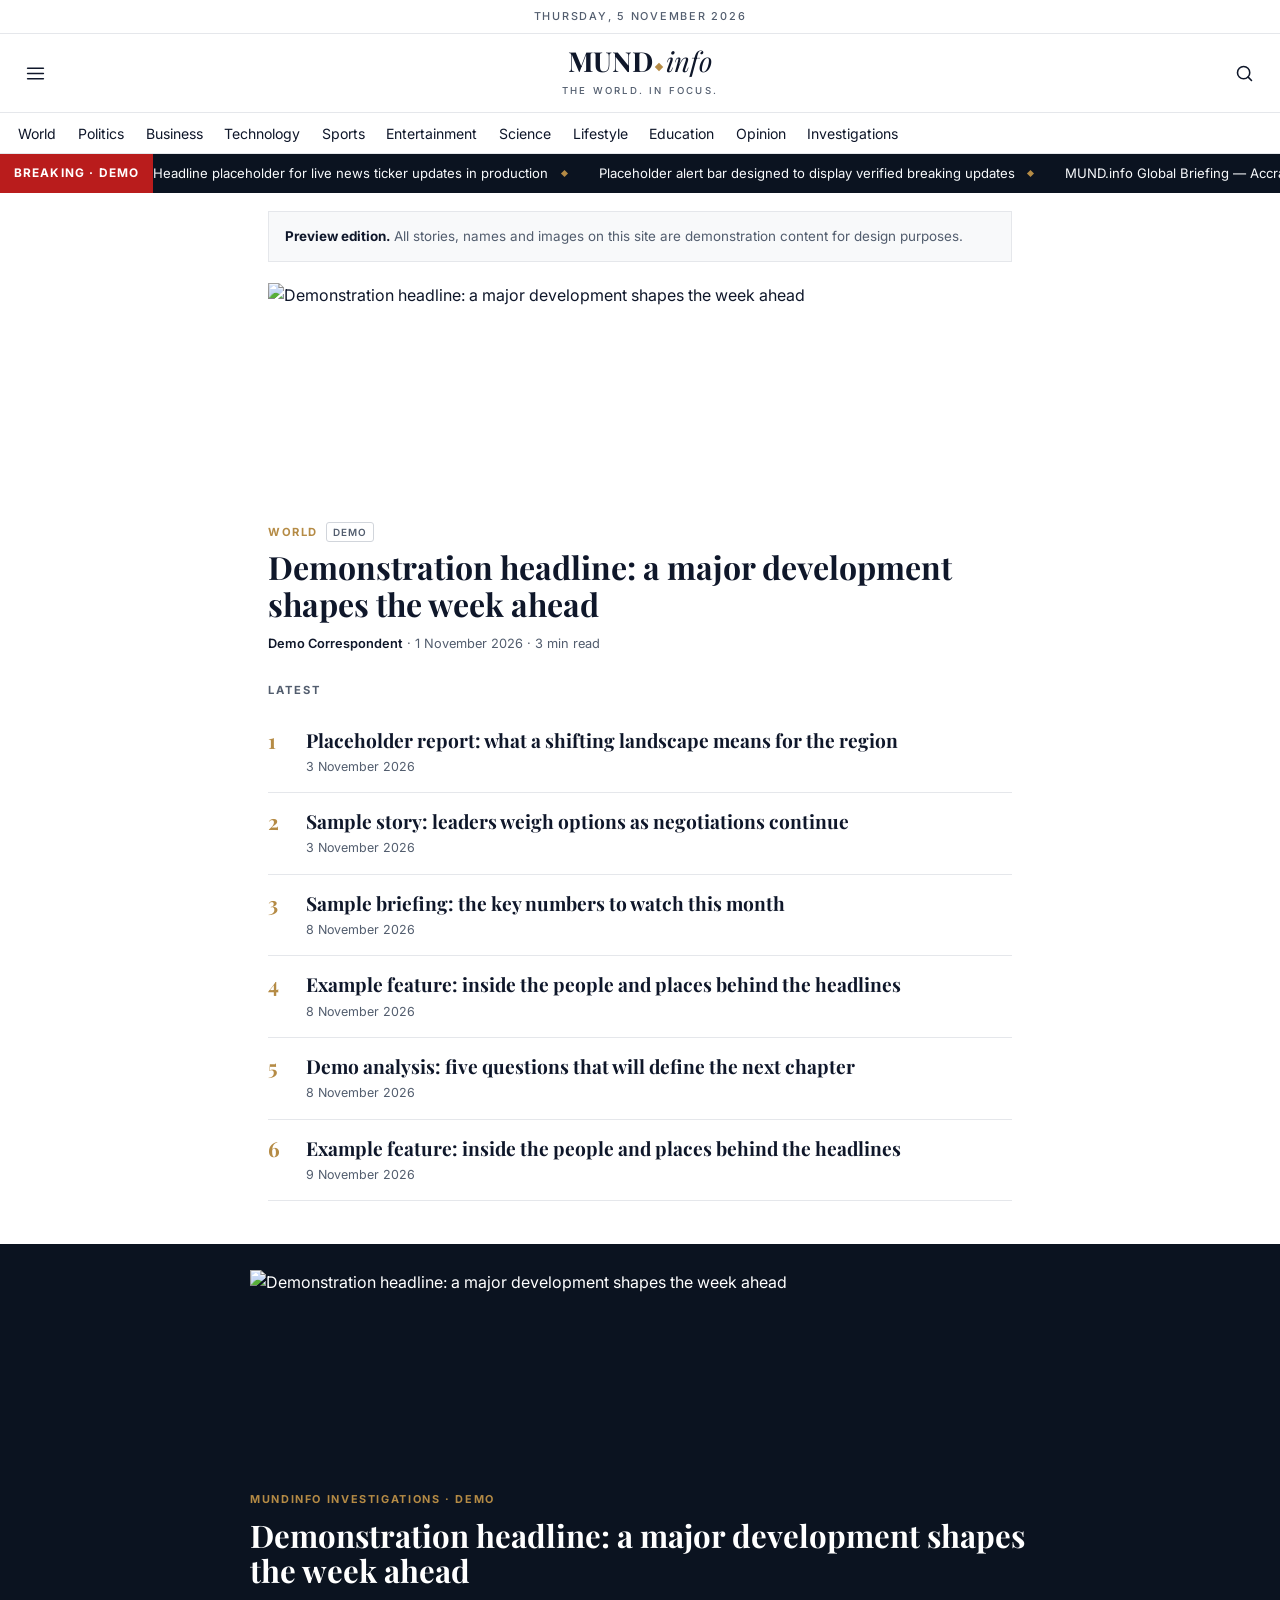
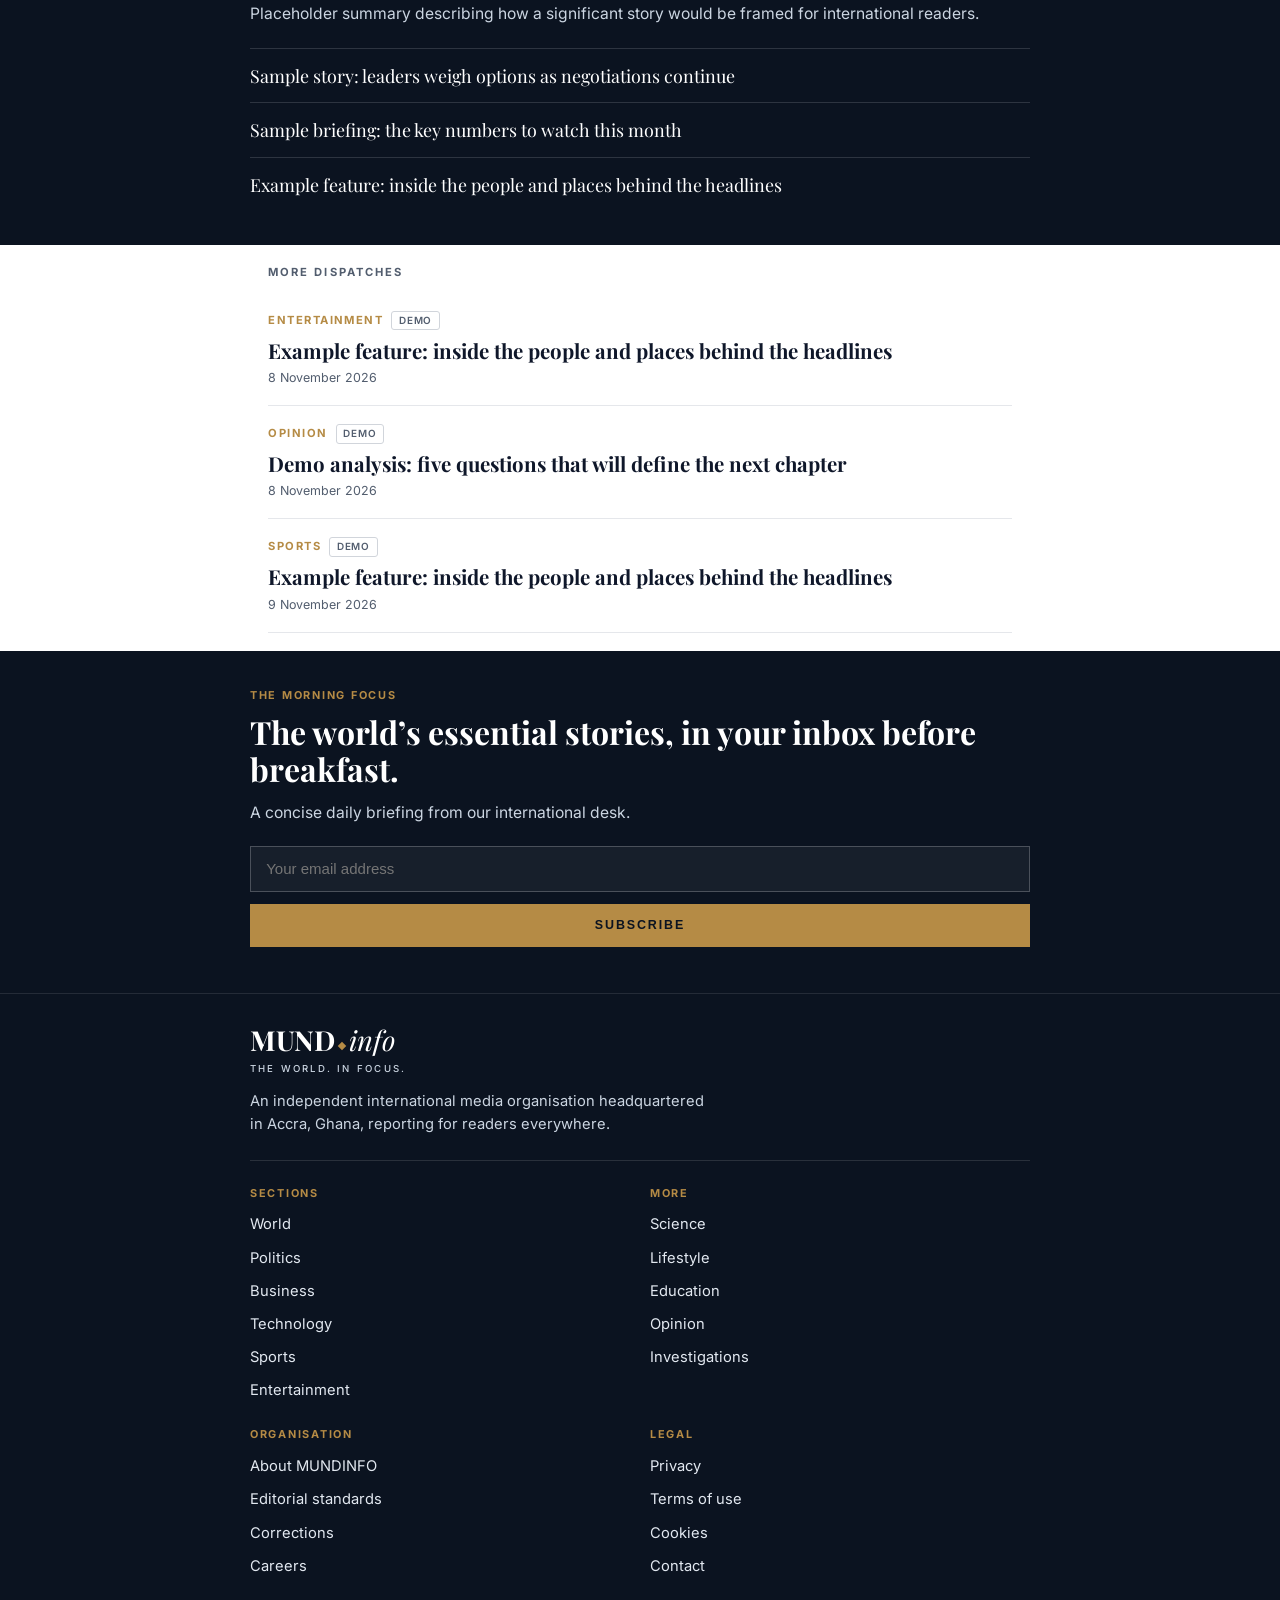
==== index.html @ fb47d65f "Initial MUND.info build from Termux" ====
<!DOCTYPE html>
<html lang="en">
<head>
  <meta charset="UTF-8" />
  <meta name="viewport" content="width=device-width, initial-scale=1.0" />
  <title>MUND.info — The World. In Focus.</title>
  <link rel="preconnect" href="https://fonts.googleapis.com">
  <link href="https://fonts.googleapis.com/css2?family=Inter:wght@400;500;600;700&family=Playfair+Display:ital,wght@0,400;0,600;0,700;0,800;1,400;1,600&display=swap" rel="stylesheet">
  <style>
    :root {
      --navy: #0B1320; --navy-soft: #111C2E; --white: #FFFFFF; --surface: #F8F9FA;
      --border: #E5E7EB; --ink: #0F172A; --muted: #525D6E;
      --gold: #B58B45; --crimson: #B91C1C;
      --serif: "Playfair Display", Georgia, serif;
      --sans: "Inter", -apple-system, BlinkMacSystemFont, sans-serif;
    }
    * { box-sizing: border-box; margin: 0; padding: 0; }
    body { font-family: var(--sans); background: var(--white); color: var(--ink); line-height: 1.55; -webkit-font-smoothing: antialiased; }
    a { color: inherit; text-decoration: none; }
    img { display: block; width: 100%; object-fit: cover; }

    /* Top Date Strip */
    .date-strip {
      text-align: center; font-size: 0.68rem; font-weight: 500; letter-spacing: 0.16em;
      text-transform: uppercase; color: var(--muted); padding: 0.5rem 1rem;
      border-bottom: 1px solid var(--border); background: var(--white);
    }

    /* Masthead */
    .masthead {
      position: sticky; top: 0; z-index: 40; display: flex; align-items: center;
      justify-content: space-between; padding: 0.85rem 1.1rem;
      border-bottom: 1px solid var(--border); background: rgba(255,255,255,0.97);
      backdrop-filter: blur(8px);
    }
    .icon-btn {
      background: transparent; border: none; color: var(--ink); cursor: pointer;
      width: 36px; height: 36px; display: inline-flex; align-items: center;
      justify-content: center; padding: 0; transition: opacity 0.15s ease;
    }
    .icon-btn:hover { opacity: 0.65; }
    .icon-btn svg { width: 21px; height: 21px; stroke: currentColor; fill: none; stroke-width: 1.8; stroke-linecap: round; stroke-linejoin: round; }

    .brand-center { text-align: center; cursor: pointer; }
    .wordmark {
      font-family: var(--serif); font-size: 1.72rem; font-weight: 700;
      letter-spacing: -0.01em; color: var(--ink); display: inline-flex;
      align-items: baseline; line-height: 1;
    }
    .wordmark em { font-style: italic; font-weight: 400; letter-spacing: 0; }
    .diamond {
      display: inline-block; width: 6px; height: 6px; background: var(--gold);
      transform: rotate(45deg); margin: 0 4px; position: relative; top: -2px;
    }
    .brand-tag {
      font-size: 0.6rem; letter-spacing: 0.23em; text-transform: uppercase;
      color: var(--muted); margin-top: 0.28rem; font-weight: 500;
    }

    /* Clean Text Category Bar */
    .cat-bar {
      display: flex; gap: 1.35rem; overflow-x: auto; padding: 0.72rem 1.15rem;
      border-bottom: 1px solid var(--border); scrollbar-width: none; background: var(--white);
    }
    .cat-bar::-webkit-scrollbar { display: none; }
    .cat-btn {
      background: none; border: none; font-family: var(--sans); font-size: 0.88rem;
      font-weight: 400; color: var(--ink); cursor: pointer; white-space: nowrap;
      padding: 0; transition: color 0.15s ease;
    }
    .cat-btn:hover { color: var(--gold); }
    .cat-btn.active { color: var(--gold); font-weight: 600; }

    /* Moving Breaking Ticker */
    .breaking-row { display: flex; align-items: stretch; font-size: 0.74rem; }
    .breaking-pill {
      background: var(--crimson); color: var(--white); font-weight: 700;
      letter-spacing: 0.1em; text-transform: uppercase; padding: 0.58rem 0.85rem;
      white-space: nowrap; display: flex; align-items: center; z-index: 2;
    }
    .breaking-track-wrap {
      background: var(--navy); color: #F8FAFC; flex: 1; overflow: hidden;
      display: flex; align-items: center;
    }
    .breaking-marquee {
      display: inline-flex; white-space: nowrap; will-change: transform;
      animation: tickerScroll 26s linear infinite; padding: 0.58rem 0; font-size: 0.82rem;
    }
    .breaking-track-wrap:hover .breaking-marquee { animation-play-state: paused; }
    .ticker-item { display: inline-flex; align-items: center; gap: 0.85rem; padding-right: 2rem; }
    .ticker-dot { width: 5px; height: 5px; background: var(--gold); transform: rotate(45deg); display: inline-block; }
    @keyframes tickerScroll { 0% { transform: translateX(0%); } 100% { transform: translateX(-50%); } }

    .wrap { max-width: 780px; margin: 0 auto; padding: 1.15rem 1.15rem; }

    /* Dedicated Section Header (matches /world view) */
    .section-banner { padding: 0.5rem 0 1.25rem; border-bottom: 1px solid var(--border); margin-bottom: 1.35rem; }
    .section-banner-eyebrow { font-size: 0.68rem; font-weight: 700; letter-spacing: 0.16em; text-transform: uppercase; color: var(--gold); margin-bottom: 0.35rem; }
    .section-banner-title { font-family: var(--serif); font-size: 2.35rem; font-weight: 700; line-height: 1.1; color: var(--ink); margin-bottom: 0.55rem; }
    .section-banner-desc { font-family: var(--serif); font-size: 1.08rem; color: var(--muted); line-height: 1.45; }

    /* Preview Notice */
    .preview-box {
      background: var(--surface); border: 1px solid var(--border);
      padding: 0.9rem 1rem; font-size: 0.84rem; color: var(--muted);
      margin-bottom: 1.3rem; line-height: 1.48;
    }
    .preview-box strong { color: var(--ink); }

    /* Lead & Latest */
    .hero-img { height: 225px; margin-bottom: 0.9rem; }
    .tag-row { display: flex; align-items: center; gap: 0.5rem; margin-bottom: 0.45rem; }
    .section-kicker { font-size: 0.7rem; font-weight: 700; letter-spacing: 0.13em; text-transform: uppercase; color: var(--gold); }
    .demo-pill { font-size: 0.62rem; font-weight: 600; letter-spacing: 0.08em; text-transform: uppercase; border: 1px solid #D1D5DB; color: var(--muted); padding: 0.08rem 0.42rem; border-radius: 3px; }
    .hero-headline { font-family: var(--serif); font-size: 2rem; font-weight: 700; line-height: 1.14; color: var(--ink); margin-bottom: 0.7rem; cursor: pointer; }
    .byline { font-size: 0.8rem; color: var(--muted); margin-bottom: 1.8rem; }
    .byline strong { color: var(--ink); font-weight: 600; }

    .latest-label { font-size: 0.7rem; font-weight: 700; letter-spacing: 0.18em; text-transform: uppercase; color: var(--muted); margin-bottom: 0.75rem; }
    .latest-item { display: flex; gap: 1rem; align-items: flex-start; padding: 1rem 0; border-bottom: 1px solid var(--border); cursor: pointer; }
    .latest-num { font-family: var(--serif); font-size: 1.3rem; font-weight: 700; color: var(--gold); min-width: 1.35rem; line-height: 1.2; }
    .latest-title { font-family: var(--serif); font-size: 1.2rem; font-weight: 700; line-height: 1.26; color: var(--ink); margin-bottom: 0.32rem; }
    .latest-date { font-size: 0.78rem; color: var(--muted); }

    /* Dark Investigations Band */
    .inv-band { background: var(--navy); color: var(--white); padding: 1.65rem 1.15rem 2.1rem; margin-top: 1.5rem; }
    .inv-inner { max-width: 780px; margin: 0 auto; }
    .inv-img { height: 205px; margin-bottom: 1rem; }
    .inv-kicker { font-size: 0.68rem; font-weight: 700; letter-spacing: 0.15em; text-transform: uppercase; color: var(--gold); margin-bottom: 0.6rem; }
    .inv-headline { font-family: var(--serif); font-size: 1.95rem; font-weight: 700; line-height: 1.15; margin-bottom: 0.8rem; cursor: pointer; }
    .inv-summary { font-size: 0.98rem; color: #CBD5E1; margin-bottom: 1.35rem; line-height: 1.52; }
    .inv-list-item { border-top: 1px solid rgba(255,255,255,0.14); padding: 0.95rem 0; font-family: var(--serif); font-size: 1.12rem; line-height: 1.3; cursor: pointer; }

    .feed-item { padding: 1.1rem 0; border-bottom: 1px solid var(--border); cursor: pointer; }
    .feed-title { font-family: var(--serif); font-size: 1.28rem; font-weight: 700; line-height: 1.26; margin: 0.3rem 0; }

    /* Newsletter & Footer */
    .newsletter-band { background: var(--navy); color: var(--white); padding: 2.25rem 1.15rem; }
    .newsletter-inner { max-width: 780px; margin: 0 auto; }
    .nl-kicker { font-size: 0.68rem; font-weight: 700; letter-spacing: 0.16em; text-transform: uppercase; color: var(--gold); margin-bottom: 0.65rem; }
    .nl-title { font-family: var(--serif); font-size: 2rem; font-weight: 700; line-height: 1.15; margin-bottom: 0.8rem; }
    .nl-sub { color: #CBD5E1; font-size: 0.98rem; margin-bottom: 1.3rem; }
    .nl-input { width: 100%; background: rgba(255,255,255,0.05); border: 1px solid rgba(255,255,255,0.22); color: var(--white); padding: 0.85rem 0.95rem; font-size: 0.94rem; margin-bottom: 0.75rem; outline: none; }
    .nl-input:focus { border-color: var(--gold); }
    .nl-btn { width: 100%; background: var(--gold); color: var(--navy); border: none; padding: 0.9rem; font-size: 0.78rem; font-weight: 700; letter-spacing: 0.15em; text-transform: uppercase; cursor: pointer; }

    .footer-band { background: var(--navy); color: var(--white); padding: 2rem 1.15rem 2.5rem; border-top: 1px solid rgba(255,255,255,0.1); }
    .footer-inner { max-width: 780px; margin: 0 auto; }
    .footer-about { color: #CBD5E1; font-size: 0.92rem; margin: 0.8rem 0 1.5rem; max-width: 460px; }
    .footer-rule { border-top: 1px solid rgba(255,255,255,0.12); margin-bottom: 1.5rem; }
    .footer-cols { display: grid; grid-template-columns: 1fr 1fr; gap: 1.5rem 1.25rem; }
    .footer-head { font-size: 0.68rem; font-weight: 700; letter-spacing: 0.16em; text-transform: uppercase; color: var(--gold); margin-bottom: 0.75rem; }
    .footer-links { list-style: none; display: flex; flex-direction: column; gap: 0.65rem; font-size: 0.92rem; color: #E2E8F0; }

    /* Fullscreen Drawer & Search Overlay */
    .drawer { display: none; position: fixed; inset: 0; background: var(--navy); color: var(--white); z-index: 100; padding: 1.1rem 1.2rem; overflow-y: auto; }
    .drawer.open { display: block; }
    .drawer-top { display: flex; justify-content: space-between; align-items: center; margin-bottom: 1.25rem; }
    .drawer-close { background: transparent; border: none; color: var(--white); cursor: pointer; width: 36px; height: 36px; display: inline-flex; align-items: center; justify-content: center; }
    .drawer-close svg { width: 22px; height: 22px; stroke: currentColor; fill: none; stroke-width: 1.8; stroke-linecap: round; }
    .drawer-item { display: block; width: 100%; text-align: left; background: none; border: none; border-bottom: 1px solid rgba(255,255,255,0.12); color: var(--white); font-family: var(--serif); font-size: 1.5rem; padding: 0.95rem 0; cursor: pointer; }
    .drawer-item.active { color: var(--gold); }

    .modal-bg { display: none; position: fixed; inset: 0; background: rgba(11,19,32,0.75); backdrop-filter: blur(4px); z-index: 120; padding: 1rem; overflow-y: auto; }
    .modal-bg.open { display: block; }
    .modal-card { max-width: 720px; margin: 1rem auto; background: var(--white); color: var(--ink); padding: 1.35rem; border-radius: 6px; }
    .modal-body p { margin-bottom: 1rem; font-size: 1rem; line-height: 1.7; }
    .search-input { width: 100%; border: 1px solid var(--border); padding: 0.85rem 0.95rem; font-size: 1rem; font-family: var(--sans); margin-bottom: 1rem; outline: none; }
    .search-input:focus { border-color: var(--navy); }
  </style>
</head>
<body>
  <div class="date-strip" id="date-strip">THURSDAY, 5 NOVEMBER 2026</div>

  <header class="masthead">
    <button class="icon-btn" id="open-menu" aria-label="Open menu">
      <svg viewBox="0 0 24 24"><line x1="3" y1="6" x2="21" y2="6"/><line x1="3" y1="12" x2="21" y2="12"/><line x1="3" y1="18" x2="21" y2="18"/></svg>
    </button>
    <div class="brand-center" id="home-link">
      <div class="wordmark">MUND<span class="diamond"></span><em>info</em></div>
      <div class="brand-tag">THE WORLD. IN FOCUS.</div>
    </div>
    <button class="icon-btn" id="open-search" aria-label="Search">
      <svg viewBox="0 0 24 24"><circle cx="11" cy="11" r="7"/><line x1="20" y1="20" x2="16.2" y2="16.2"/></svg>
    </button>
  </header>

  <nav class="cat-bar" id="cat-bar"></nav>

  <div class="breaking-row">
    <div class="breaking-pill">BREAKING &middot; DEMO</div>
    <div class="breaking-track-wrap">
      <div class="breaking-marquee" id="marquee-track"></div>
    </div>
  </div>

  <main class="wrap">
    <div id="section-header-slot"></div>
    <div class="preview-box" id="preview-box">
      <strong>Preview edition.</strong> All stories, names and images on this site are demonstration content for design purposes.
    </div>
    <section id="lead-block"></section>
    <section style="margin-top:0.5rem;">
      <div class="latest-label">LATEST</div>
      <div id="latest-list"></div>
    </section>
  </main>

  <section class="inv-band" id="inv-band"></section>

  <div class="wrap">
    <div class="latest-label">MORE DISPATCHES</div>
    <div id="more-list"></div>
  </div>

  <section class="newsletter-band">
    <div class="newsletter-inner">
      <div class="nl-kicker">THE MORNING FOCUS</div>
      <h2 class="nl-title">The world&rsquo;s essential stories, in your inbox before breakfast.</h2>
      <p class="nl-sub">A concise daily briefing from our international desk.</p>
      <form id="nl-form">
        <input class="nl-input" type="email" id="nl-email" placeholder="Your email address" required />
        <button class="nl-btn" type="submit">SUBSCRIBE</button>
      </form>
      <div id="nl-status" style="margin-top:0.65rem; font-size:0.85rem; color:#E2E8F0;"></div>
    </div>
  </section>

  <footer class="footer-band">
    <div class="footer-inner">
      <div class="wordmark" style="color:#fff;">MUND<span class="diamond"></span><em>info</em></div>
      <div class="brand-tag" style="color:#CBD5E1;">THE WORLD. IN FOCUS.</div>
      <p class="footer-about">An independent international media organisation headquartered in Accra, Ghana, reporting for readers everywhere.</p>
      <div class="footer-rule"></div>
      <div class="footer-cols">
        <div><div class="footer-head">SECTIONS</div><ul class="footer-links" id="f-sec-1"></ul></div>
        <div><div class="footer-head">MORE</div><ul class="footer-links" id="f-sec-2"></ul></div>
        <div><div class="footer-head">ORGANISATION</div><ul class="footer-links"><li><a href="#">About MUNDINFO</a></li><li><a href="#">Editorial standards</a></li><li><a href="#">Corrections</a></li><li><a href="#">Careers</a></li></ul></div>
        <div><div class="footer-head">LEGAL</div><ul class="footer-links"><li><a href="#">Privacy</a></li><li><a href="#">Terms of use</a></li><li><a href="#">Cookies</a></li><li><a href="#">Contact</a></li></ul></div>
      </div>
    </div>
  </footer>

  <!-- Fullscreen Menu Drawer -->
  <div class="drawer" id="drawer">
    <div class="drawer-top">
      <div class="wordmark" style="color:#fff;">MUND<span class="diamond"></span><em>info</em></div>
      <button class="drawer-close" id="close-menu" aria-label="Close menu">
        <svg viewBox="0 0 24 24"><line x1="18" y1="6" x2="6" y2="18"/><line x1="6" y1="6" x2="18" y2="18"/></svg>
      </button>
    </div>
    <div id="drawer-items"></div>
  </div>

  <!-- Search Modal -->
  <div class="modal-bg" id="search-modal">
    <div class="modal-card">
      <div style="display:flex; justify-content:space-between; align-items:center; margin-bottom:0.8rem;">
        <span class="section-kicker">SEARCH MUND.INFO</span>
        <button class="icon-btn" id="close-search" aria-label="Close search">
          <svg viewBox="0 0 24 24"><line x1="18" y1="6" x2="6" y2="18"/><line x1="6" y1="6" x2="18" y2="18"/></svg>
        </button>
      </div>
      <input class="search-input" type="search" id="search-input" placeholder="Search headlines, sections, or topics..." />
      <div id="search-results"></div>
    </div>
  </div>

  <!-- Article Reader Modal -->
  <div class="modal-bg" id="reader-modal">
    <div class="modal-card">
      <div style="display:flex; justify-content:space-between; align-items:center; margin-bottom:0.8rem;">
        <span class="section-kicker" id="m-kicker"></span>
        <button class="icon-btn" id="close-reader" aria-label="Close article">
          <svg viewBox="0 0 24 24"><line x1="18" y1="6" x2="6" y2="18"/><line x1="6" y1="6" x2="18" y2="18"/></svg>
        </button>
      </div>
      <h2 id="m-title" style="font-family:var(--serif); font-size:1.75rem; line-height:1.2; margin-bottom:0.6rem;"></h2>
      <div class="byline" id="m-meta"></div>
      <img id="m-img" style="height:220px; margin-bottom:1rem;" alt="" />
      <div class="modal-body" id="m-body"></div>
    </div>
  </div>

  <script>
    const SECTIONS = ["World","Politics","Business","Technology","Sports","Entertainment","Science","Lifestyle","Education","Opinion","Investigations"];
    const SECTION_DESC = {
      World: "International affairs, diplomacy and global developments.",
      Politics: "Governance, elections, policy shifts and statecraft.",
      Business: "Global markets, trade corridors, finance and enterprise.",
      Technology: "Digital infrastructure, innovation, AI and telecoms.",
      Sports: "International competitions, athletics and sporting culture.",
      Entertainment: "Cinema, arts, music and global cultural movements.",
      Science: "Climate, health, research and environmental discovery.",
      Lifestyle: "Cities, design, travel and contemporary living.",
      Education: "Universities, skills, literacy and learning systems.",
      Opinion: "Editorial perspectives, essays and global commentary.",
      Investigations: "In-depth reporting, public records and accountability."
    };
    const ALERTS = [
      "Headline placeholder for live news ticker updates in production",
      "Placeholder alert bar designed to display verified breaking updates",
      "MUND.info Global Briefing — Accra & international desk demonstration"
    ];
    const STORIES = [
      { id:1, cat:"World", title:"Demonstration headline: a major development shapes the week ahead", date:"1 November 2026", author:"Demo Correspondent", read:"3 min read", img:"https://images.unsplash.com/photo-1477959858617-67f85cf4f1df?auto=format&fit=crop&w=1000&q=80", body:["Placeholder demonstration article for MUND.info layout preview.","In production, articles, authors, timestamps, and images will be served directly from your own database."] },
      { id:2, cat:"World", title:"Placeholder report: what a shifting landscape means for the region", date:"3 November 2026", author:"Demo Correspondent", read:"4 min read", img:"https://images.unsplash.com/photo-1526470608268-f674ce90ebd4?auto=format&fit=crop&w=1000&q=80", body:["Demonstration regional briefing entry.","Replace with live database records once your backend API is connected."] },
      { id:3, cat:"Politics", title:"Sample story: leaders weigh options as negotiations continue", date:"3 November 2026", author:"Demo Diplomatic Desk", read:"3 min read", img:"https://images.unsplash.com/photo-1529107386315-e1a2ed48a620?auto=format&fit=crop&w=1000&q=80", body:["Demonstration policy and diplomacy briefing."] },
      { id:4, cat:"Business", title:"Sample briefing: the key numbers to watch this month", date:"8 November 2026", author:"Demo Markets Desk", read:"2 min read", img:"https://images.unsplash.com/photo-1460925895917-afdab827c52f?auto=format&fit=crop&w=1000&q=80", body:["Demonstration markets and trade numbers overview."] },
      { id:5, cat:"Entertainment", title:"Example feature: inside the people and places behind the headlines", date:"8 November 2026", author:"Demo Culture Desk", read:"5 min read", img:"https://images.unsplash.com/photo-1485846234645-a62644f84728?auto=format&fit=crop&w=1000&q=80", body:["Demonstration culture and feature story."] },
      { id:6, cat:"Opinion", title:"Demo analysis: five questions that will define the next chapter", date:"8 November 2026", author:"Demo Columnist", read:"4 min read", img:"https://images.unsplash.com/photo-1507679799987-c73779587ccf?auto=format&fit=crop&w=1000&q=80", body:["Demonstration analytical column."] },
      { id:7, cat:"Sports", title:"Example feature: inside the people and places behind the headlines", date:"9 November 2026", author:"Demo Sports Desk", read:"3 min read", img:"https://images.unsplash.com/photo-1461896836934-ffe607ba8211?auto=format&fit=crop&w=1000&q=80", body:["Demonstration international sports feature."] },
      { id:8, cat:"Investigations", title:"Demonstration headline: a major development shapes the week ahead", date:"10 November 2026", author:"Demo Investigations", read:"6 min read", img:"https://images.unsplash.com/photo-1518770660439-4636190af475?auto=format&fit=crop&w=1000&q=80", summary:"Placeholder summary describing how a significant story would be framed for international readers.", body:["Demonstration investigative report inside the deep navy band."] }
    ];

    let activeCat = null; // null = Front Page, string = Dedicated Section View

    function renderMarquee() {
      const doubled = [...ALERTS, ...ALERTS];
      document.getElementById("marquee-track").innerHTML = doubled.map(txt =>
        `<span class="ticker-item"><span>${txt}</span><span class="ticker-dot"></span></span>`
      ).join("");
    }

    function openStory(s) {
      document.getElementById("m-kicker").textContent = `${s.cat.toUpperCase()} · DEMO`;
      document.getElementById("m-title").textContent = s.title;
      document.getElementById("m-meta").innerHTML = `<strong>${s.author}</strong> · ${s.date} · ${s.read}`;
      document.getElementById("m-img").src = s.img;
      document.getElementById("m-body").innerHTML = s.body.map(p => `<p>${p}</p>`).join("");
      document.getElementById("reader-modal").classList.add("open");
    }

    function renderAll() {
      const catBar = document.getElementById("cat-bar");
      catBar.innerHTML = SECTIONS.map(c =>
        `<button class="cat-btn ${activeCat === c ? "active" : ""}" data-cat="${c}">${c}</button>`
      ).join("");
      catBar.querySelectorAll(".cat-btn").forEach(b => b.onclick = () => {
        activeCat = b.dataset.cat;
        renderAll();
        window.scrollTo({ top: 0, behavior: "smooth" });
      });

      const slot = document.getElementById("section-header-slot");
      const previewBox = document.getElementById("preview-box");
      if (activeCat) {
        previewBox.style.display = "none";
        slot.innerHTML = `
          <div class="section-banner">
            <div class="section-banner-eyebrow">SECTION</div>
            <h1 class="section-banner-title">${activeCat}</h1>
            <p class="section-banner-desc">${SECTION_DESC[activeCat] || ""}</p>
          </div>
        `;
      } else {
        previewBox.style.display = "block";
        slot.innerHTML = "";
      }

      const lead = activeCat ? (STORIES.find(s => s.cat === activeCat) || STORIES[0]) : STORIES[0];
      document.getElementById("lead-block").innerHTML = `
        <img class="hero-img" src="${lead.img}" alt="${lead.title}" />
        <div class="tag-row"><span class="section-kicker">${lead.cat.toUpperCase()}</span><span class="demo-pill">DEMO</span></div>
        <h2 class="hero-headline" id="lead-click">${lead.title}</h2>
        <div class="byline"><strong>${lead.author}</strong> &middot; ${lead.date} &middot; ${lead.read}</div>
      `;
      document.getElementById("lead-click").onclick = () => openStory(lead);

      document.getElementById("latest-list").innerHTML = STORIES.slice(1, 7).map((s, i) => `
        <div class="latest-item" data-id="${s.id}">
          <div class="latest-num">${i + 1}</div>
          <div><div class="latest-title">${s.title}</div><div class="latest-date">${s.date}</div></div>
        </div>
      `).join("");
      document.querySelectorAll(".latest-item").forEach(el => { el.onclick = () => openStory(STORIES.find(x => x.id === Number(el.dataset.id))); });

      const inv = STORIES[7];
      document.getElementById("inv-band").innerHTML = `
        <div class="inv-inner">
          <img class="inv-img" src="${inv.img}" alt="${inv.title}" />
          <div class="inv-kicker">MUNDINFO INVESTIGATIONS &middot; DEMO</div>
          <h2 class="inv-headline" id="inv-click">${inv.title}</h2>
          <p class="inv-summary">${inv.summary}</p>
          ${STORIES.slice(2, 5).map(x => `<div class="inv-list-item" data-id="${x.id}">${x.title}</div>`).join("")}
        </div>
      `;
      document.getElementById("inv-click").onclick = () => openStory(inv);
      document.querySelectorAll(".inv-list-item").forEach(el => { el.onclick = () => openStory(STORIES.find(x => x.id === Number(el.dataset.id))); });

      document.getElementById("more-list").innerHTML = STORIES.slice(4, 7).map(s => `
        <div class="feed-item" data-id="${s.id}">
          <div class="tag-row"><span class="section-kicker">${s.cat.toUpperCase()}</span><span class="demo-pill">DEMO</span></div>
          <div class="feed-title">${s.title}</div>
          <div class="latest-date">${s.date}</div>
        </div>
      `).join("");
      document.querySelectorAll(".feed-item").forEach(el => { el.onclick = () => openStory(STORIES.find(x => x.id === Number(el.dataset.id))); });

      document.getElementById("f-sec-1").innerHTML = SECTIONS.slice(0, 6).map(s => `<li><a href="#" data-fcat="${s}">${s}</a></li>`).join("");
      document.getElementById("f-sec-2").innerHTML = SECTIONS.slice(6).map(s => `<li><a href="#" data-fcat="${s}">${s}</a></li>`).join("");
      document.querySelectorAll("[data-fcat]").forEach(a => { a.onclick = (e) => { e.preventDefault(); activeCat = a.dataset.fcat; renderAll(); window.scrollTo({ top: 0, behavior: "smooth" }); }; });

      document.getElementById("drawer-items").innerHTML = SECTIONS.map(s =>
        `<button class="drawer-item ${activeCat === s ? "active" : ""}" data-cat="${s}">${s}</button>`
      ).join("");
      document.querySelectorAll(".drawer-item").forEach(b => {
        b.onclick = () => { activeCat = b.dataset.cat; document.getElementById("drawer").classList.remove("open"); renderAll(); window.scrollTo({ top: 0, behavior: "smooth" }); };
      });
    }

    function renderSearch(q) {
      const term = (q || "").trim().toLowerCase();
      const matches = term ? STORIES.filter(s => s.title.toLowerCase().includes(term) || s.cat.toLowerCase().includes(term)) : STORIES.slice(0, 4);
      document.getElementById("search-results").innerHTML = matches.length
        ? matches.map(s => `<div class="feed-item" data-sid="${s.id}"><span class="section-kicker">${s.cat.toUpperCase()}</span><div class="feed-title" style="font-size:1.1rem;">${s.title}</div></div>`).join("")
        : `<p style="color:var(--muted); font-size:0.9rem;">No demonstration articles matched "${q}".</p>`;
      document.querySelectorAll("[data-sid]").forEach(el => {
        el.onclick = () => { document.getElementById("search-modal").classList.remove("open"); openStory(STORIES.find(x => x.id === Number(el.dataset.sid))); };
      });
    }

    document.getElementById("home-link").onclick = () => { activeCat = null; renderAll(); window.scrollTo({ top: 0, behavior: "smooth" }); };
    document.getElementById("open-menu").onclick = () => document.getElementById("drawer").classList.add("open");
    document.getElementById("close-menu").onclick = () => document.getElementById("drawer").classList.remove("open");
    document.getElementById("open-search").onclick = () => { document.getElementById("search-modal").classList.add("open"); renderSearch(""); document.getElementById("search-input").focus(); };
    document.getElementById("close-search").onclick = () => document.getElementById("search-modal").classList.remove("open");
    document.getElementById("search-input").oninput = (e) => renderSearch(e.target.value);
    document.getElementById("close-reader").onclick = () => document.getElementById("reader-modal").classList.remove("open");
    document.getElementById("nl-form").onsubmit = (e) => { e.preventDefault(); document.getElementById("nl-status").textContent = "Preview mode: ready for database hookup."; e.target.reset(); };

    renderMarquee();
    renderAll();
  </script>
</body>
</html>
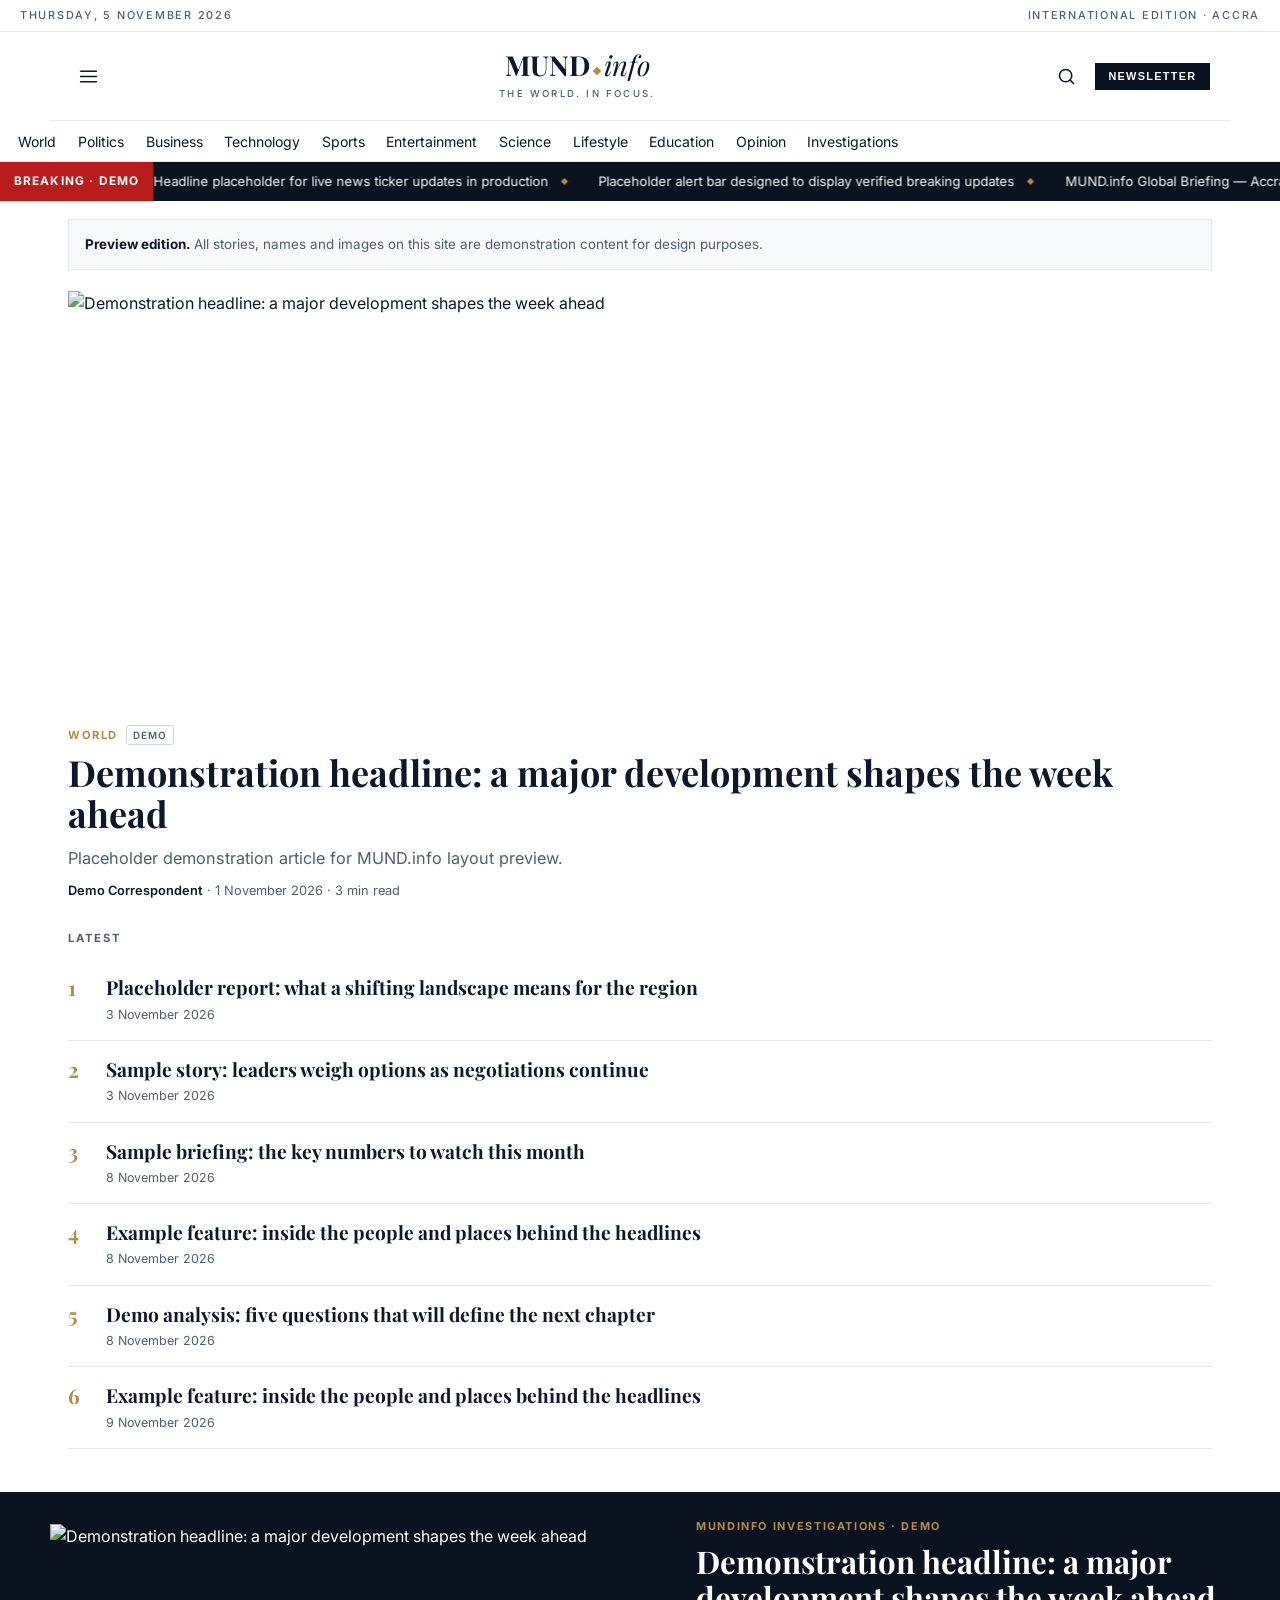
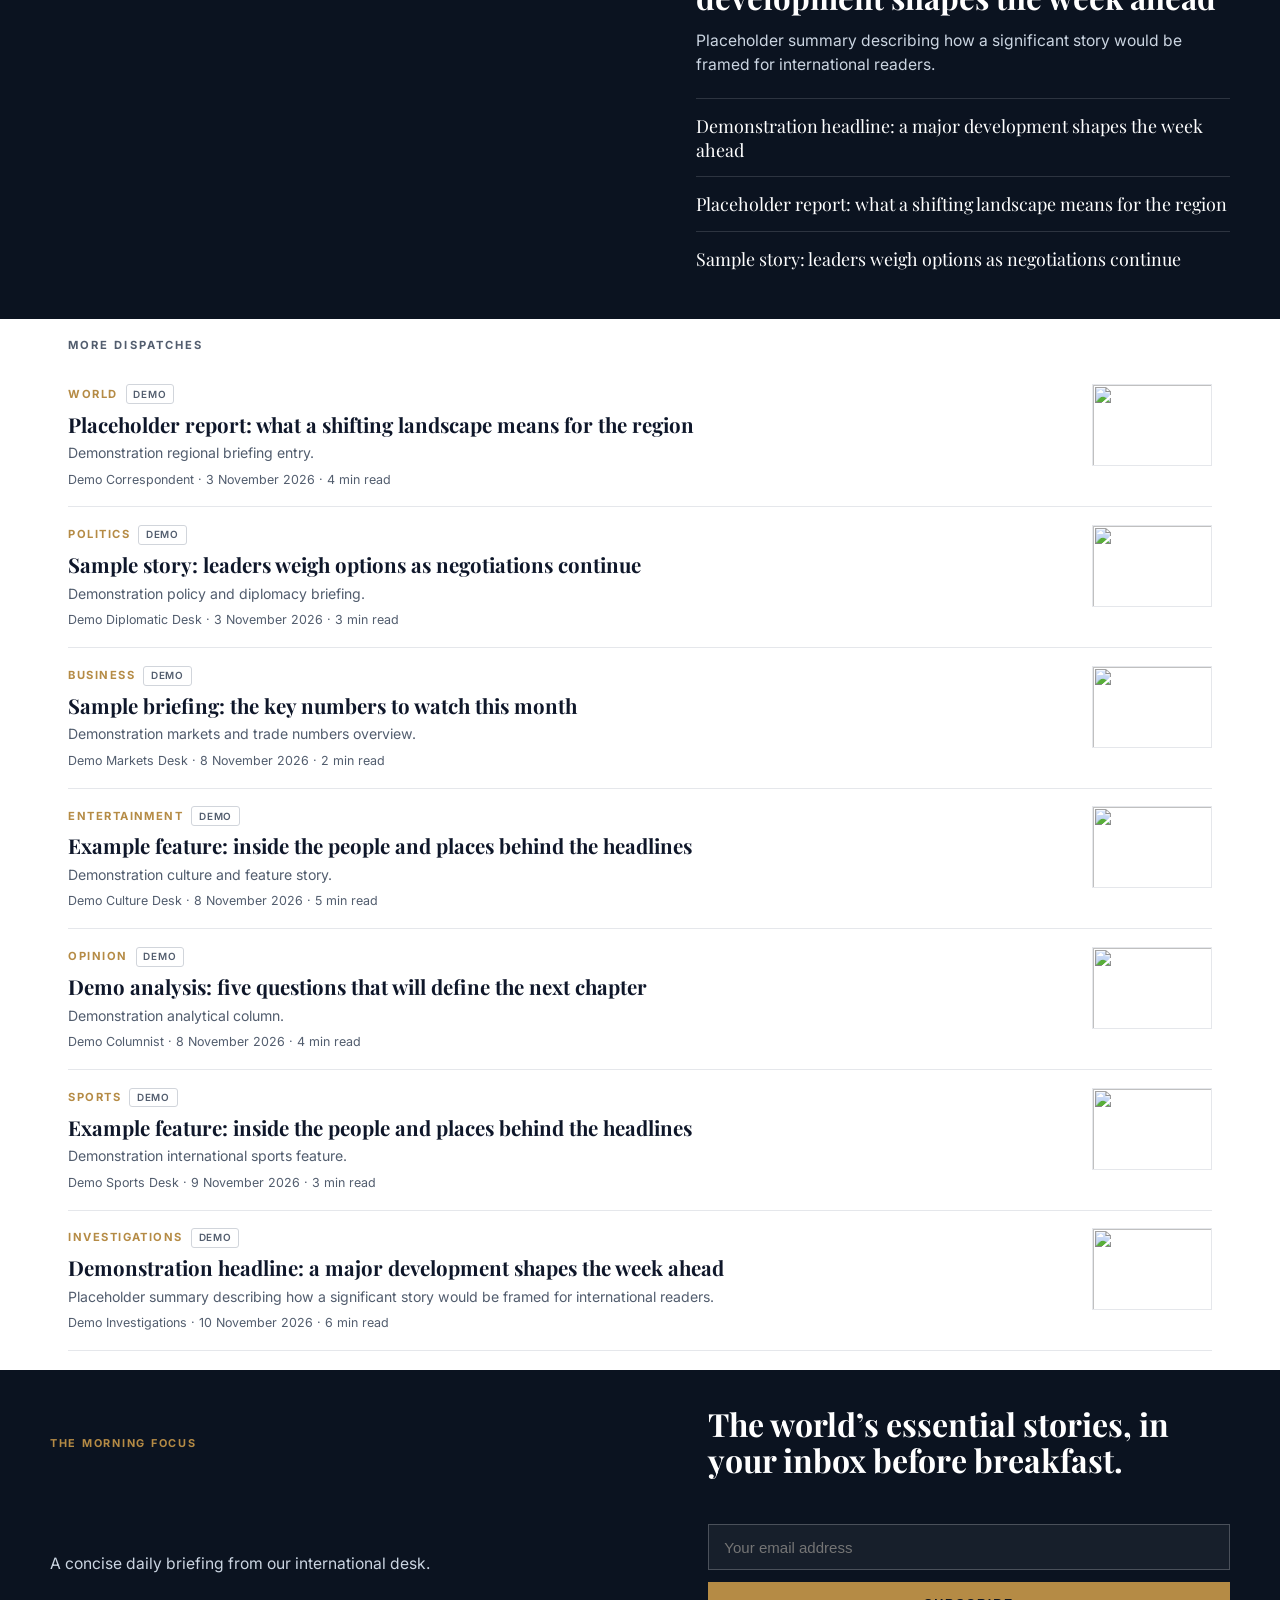
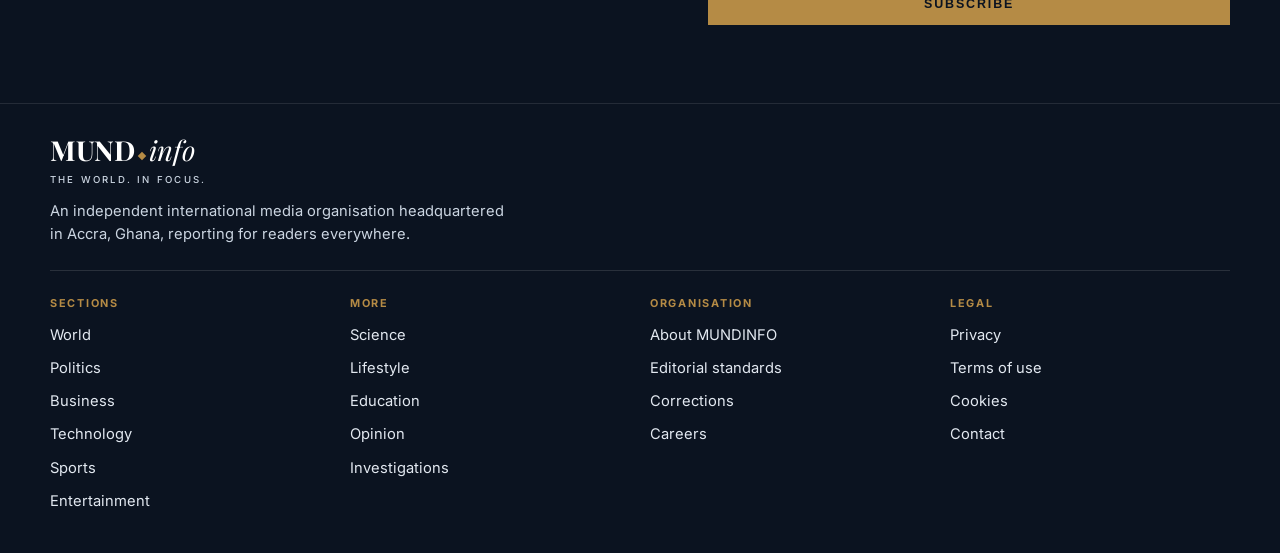
==== commit 773c4424: "Upgrade broadsheet desktop layout, editor studio, and admin dashboard" ====
--- a/index.html
+++ b/index.html
@@ -167,10 +167,36 @@
     .modal-body p { margin-bottom: 1rem; font-size: 1rem; line-height: 1.7; }
     .search-input { width: 100%; border: 1px solid var(--border); padding: 0.85rem 0.95rem; font-size: 1rem; font-family: var(--sans); margin-bottom: 1rem; outline: none; }
     .search-input:focus { border-color: var(--navy); }
-  </style>
+  
+    .date-strip { display: flex; justify-content: space-between; align-items: center; padding: 0.45rem 1.25rem; }
+    .masthead { max-width: 1180px; margin: 0 auto; padding: 1.15rem 1.25rem; }
+    .mast-right { display: flex; align-items: center; gap: 0.65rem; }
+    .nl-top-btn { background: var(--navy); color: #fff; border: none; padding: 0.48rem 0.85rem; font-size: 0.68rem; font-weight: 700; letter-spacing: 0.12em; text-transform: uppercase; cursor: pointer; }
+    .nl-top-btn:hover { background: var(--gold); color: var(--navy); }
+    .wrap { max-width: 1180px; }
+    .hero-summary { font-size: 1.02rem; color: var(--muted); line-height: 1.55; margin-bottom: 0.65rem; }
+    .feed-item { display: flex; justify-content: space-between; align-items: flex-start; gap: 1rem; }
+    .feed-thumb { width: 120px; height: 82px; object-fit: cover; flex-shrink: 0; border: 1px solid var(--border); }
+    @media (min-width: 900px) {
+      .broadsheet-grid { display: grid; grid-template-columns: 1.75fr 1fr; gap: 2.25rem; align-items: start; }
+      .broadsheet-side { border-left: 1px solid var(--border); padding-left: 2rem; }
+      .hero-img { height: 420px; object-fit: cover; width: 100%; }
+      .hero-headline { font-size: 2.25rem; }
+      .inv-inner { max-width: 1180px; display: grid; grid-template-columns: 1.15fr 1fr; gap: 2rem; align-items: center; }
+      .inv-img { height: 340px; object-fit: cover; width: 100%; }
+      .newsletter-inner { max-width: 1180px; display: grid; grid-template-columns: 1.2fr 1fr; gap: 2rem; align-items: center; }
+      .footer-inner { max-width: 1180px; }
+      .footer-cols { grid-template-columns: repeat(4, 1fr); }
+    }
+    @media (max-width: 640px) {
+      .ed-loc { display: none; }
+      .nl-top-btn { display: none; }
+      .feed-thumb { width: 92px; height: 68px; }
+    }
+</style>
 </head>
 <body>
-  <div class="date-strip" id="date-strip">THURSDAY, 5 NOVEMBER 2026</div>
+  <div class="date-strip" id="date-strip"><span>THURSDAY, 5 NOVEMBER 2026</span><span class="ed-loc">INTERNATIONAL EDITION &middot; ACCRA</span></div>
 
   <header class="masthead">
     <button class="icon-btn" id="open-menu" aria-label="Open menu">
@@ -180,9 +206,10 @@
       <div class="wordmark">MUND<span class="diamond"></span><em>info</em></div>
       <div class="brand-tag">THE WORLD. IN FOCUS.</div>
     </div>
-    <button class="icon-btn" id="open-search" aria-label="Search">
+    <div class="mast-right"><button class="icon-btn" id="open-search" aria-label="Search">
       <svg viewBox="0 0 24 24"><circle cx="11" cy="11" r="7"/><line x1="20" y1="20" x2="16.2" y2="16.2"/></svg>
     </button>
+  <button class="nl-top-btn" onclick="document.querySelector('.newsletter-band').scrollIntoView({behavior:'smooth'})">NEWSLETTER</button></div>
   </header>
 
   <nav class="cat-bar" id="cat-bar"></nav>
@@ -282,6 +309,7 @@
     </div>
   </div>
 
+  <script src="js/thebase-config.js"></script>
   <script>
     const SECTIONS = ["World","Politics","Business","Technology","Sports","Entertainment","Science","Lifestyle","Education","Opinion","Investigations"];
     const SECTION_DESC = {
@@ -314,6 +342,7 @@
     ];
 
     let activeCat = null; // null = Front Page, string = Dedicated Section View
+    let isLiveData = false;
 
     function renderMarquee() {
       const doubled = [...ALERTS, ...ALERTS];
@@ -323,7 +352,7 @@
     }
 
     function openStory(s) {
-      document.getElementById("m-kicker").textContent = `${s.cat.toUpperCase()} · DEMO`;
+      document.getElementById("m-kicker").textContent = isLiveData ? s.cat.toUpperCase() : `${s.cat.toUpperCase()} · DEMO`;
       document.getElementById("m-title").textContent = s.title;
       document.getElementById("m-meta").innerHTML = `<strong>${s.author}</strong> · ${s.date} · ${s.read}`;
       document.getElementById("m-img").src = s.img;
@@ -344,7 +373,7 @@
 
       const slot = document.getElementById("section-header-slot");
       const previewBox = document.getElementById("preview-box");
-      if (activeCat) {
+      if (activeCat || isLiveData) {
         previewBox.style.display = "none";
         slot.innerHTML = `
           <div class="section-banner">
@@ -359,10 +388,12 @@
       }
 
       const lead = activeCat ? (STORIES.find(s => s.cat === activeCat) || STORIES[0]) : STORIES[0];
+      const demoBadge = isLiveData ? "" : `<span class="demo-pill">DEMO</span>`;
       document.getElementById("lead-block").innerHTML = `
         <img class="hero-img" src="${lead.img}" alt="${lead.title}" />
-        <div class="tag-row"><span class="section-kicker">${lead.cat.toUpperCase()}</span><span class="demo-pill">DEMO</span></div>
+        <div class="tag-row"><span class="section-kicker">${lead.cat.toUpperCase()}</span>${demoBadge}</div>
         <h2 class="hero-headline" id="lead-click">${lead.title}</h2>
+        <p class="hero-summary">${lead.summary || (lead.body && lead.body[0]) || ""}</p>
         <div class="byline"><strong>${lead.author}</strong> &middot; ${lead.date} &middot; ${lead.read}</div>
       `;
       document.getElementById("lead-click").onclick = () => openStory(lead);
@@ -373,29 +404,37 @@
           <div><div class="latest-title">${s.title}</div><div class="latest-date">${s.date}</div></div>
         </div>
       `).join("");
-      document.querySelectorAll(".latest-item").forEach(el => { el.onclick = () => openStory(STORIES.find(x => x.id === Number(el.dataset.id))); });
-
-      const inv = STORIES[7];
+      document.querySelectorAll(".latest-item").forEach(el => { el.onclick = () => openStory(STORIES.find(x => String(x.id) === String(el.dataset.id))); });
+
+      const inv = STORIES.find(s => s.is_investigation || s.cat === "Investigations") || STORIES[STORIES.length - 1] || STORIES[0];
+      const invSide = STORIES.filter(s => String(s.id) !== String(inv.id)).slice(0, 3);
       document.getElementById("inv-band").innerHTML = `
         <div class="inv-inner">
           <img class="inv-img" src="${inv.img}" alt="${inv.title}" />
-          <div class="inv-kicker">MUNDINFO INVESTIGATIONS &middot; DEMO</div>
-          <h2 class="inv-headline" id="inv-click">${inv.title}</h2>
-          <p class="inv-summary">${inv.summary}</p>
-          ${STORIES.slice(2, 5).map(x => `<div class="inv-list-item" data-id="${x.id}">${x.title}</div>`).join("")}
+          <div>
+            <div class="inv-kicker">${isLiveData ? "MUNDINFO INVESTIGATIONS" : "MUNDINFO INVESTIGATIONS &middot; DEMO"}</div>
+            <h2 class="inv-headline" id="inv-click">${inv.title}</h2>
+            <p class="inv-summary">${inv.summary || (inv.body && inv.body[0]) || ""}</p>
+            ${invSide.map(x => `<div class="inv-list-item" data-id="${x.id}">${x.title}</div>`).join("")}
+          </div>
         </div>
       `;
       document.getElementById("inv-click").onclick = () => openStory(inv);
-      document.querySelectorAll(".inv-list-item").forEach(el => { el.onclick = () => openStory(STORIES.find(x => x.id === Number(el.dataset.id))); });
-
-      document.getElementById("more-list").innerHTML = STORIES.slice(4, 7).map(s => `
+      document.querySelectorAll(".inv-list-item").forEach(el => { el.onclick = () => openStory(STORIES.find(x => String(x.id) === String(el.dataset.id))); });
+
+      const feedSource = activeCat ? STORIES.filter(s => s.cat === activeCat) : STORIES.slice(1);
+      document.getElementById("more-list").innerHTML = feedSource.map(s => `
         <div class="feed-item" data-id="${s.id}">
-          <div class="tag-row"><span class="section-kicker">${s.cat.toUpperCase()}</span><span class="demo-pill">DEMO</span></div>
-          <div class="feed-title">${s.title}</div>
-          <div class="latest-date">${s.date}</div>
+          <div style="flex:1; min-width:0;">
+            <div class="tag-row"><span class="section-kicker">${s.cat.toUpperCase()}</span>${demoBadge}</div>
+            <div class="feed-title">${s.title}</div>
+            <p style="font-size:0.88rem; color:var(--muted); margin:0.25rem 0 0.35rem;">${s.summary || (s.body && s.body[0]) || ""}</p>
+            <div class="latest-date">${s.author} &middot; ${s.date} &middot; ${s.read}</div>
+          </div>
+          <img class="feed-thumb" src="${s.img}" alt="" />
         </div>
       `).join("");
-      document.querySelectorAll(".feed-item").forEach(el => { el.onclick = () => openStory(STORIES.find(x => x.id === Number(el.dataset.id))); });
+      document.querySelectorAll(".feed-item").forEach(el => { el.onclick = () => openStory(STORIES.find(x => String(x.id) === String(el.dataset.id))); });
 
       document.getElementById("f-sec-1").innerHTML = SECTIONS.slice(0, 6).map(s => `<li><a href="#" data-fcat="${s}">${s}</a></li>`).join("");
       document.getElementById("f-sec-2").innerHTML = SECTIONS.slice(6).map(s => `<li><a href="#" data-fcat="${s}">${s}</a></li>`).join("");
@@ -404,6 +443,7 @@
       document.getElementById("drawer-items").innerHTML = SECTIONS.map(s =>
         `<button class="drawer-item ${activeCat === s ? "active" : ""}" data-cat="${s}">${s}</button>`
       ).join("");
+      document.getElementById("drawer-items").innerHTML += `<div style="margin-top:1.5rem; display:flex; gap:1rem; font-size:0.85rem; color:#B58B45;"><a href="editor.html">Editor Desk &rarr;</a><a href="admin.html">Admin Control &rarr;</a></div>`;
       document.querySelectorAll(".drawer-item").forEach(b => {
         b.onclick = () => { activeCat = b.dataset.cat; document.getElementById("drawer").classList.remove("open"); renderAll(); window.scrollTo({ top: 0, behavior: "smooth" }); };
       });
@@ -416,7 +456,7 @@
         ? matches.map(s => `<div class="feed-item" data-sid="${s.id}"><span class="section-kicker">${s.cat.toUpperCase()}</span><div class="feed-title" style="font-size:1.1rem;">${s.title}</div></div>`).join("")
         : `<p style="color:var(--muted); font-size:0.9rem;">No demonstration articles matched "${q}".</p>`;
       document.querySelectorAll("[data-sid]").forEach(el => {
-        el.onclick = () => { document.getElementById("search-modal").classList.remove("open"); openStory(STORIES.find(x => x.id === Number(el.dataset.sid))); };
+        el.onclick = () => { document.getElementById("search-modal").classList.remove("open"); openStory(STORIES.find(x => String(x.id) === String(el.dataset.sid))); };
       });
     }
 
@@ -427,10 +467,58 @@
     document.getElementById("close-search").onclick = () => document.getElementById("search-modal").classList.remove("open");
     document.getElementById("search-input").oninput = (e) => renderSearch(e.target.value);
     document.getElementById("close-reader").onclick = () => document.getElementById("reader-modal").classList.remove("open");
-    document.getElementById("nl-form").onsubmit = (e) => { e.preventDefault(); document.getElementById("nl-status").textContent = "Preview mode: ready for database hookup."; e.target.reset(); };
+    document.getElementById("nl-form").onsubmit = async (e) => {
+      e.preventDefault();
+      const email = document.getElementById("nl-email").value.trim();
+      const st = document.getElementById("nl-status");
+      if (typeof getPublicClient === "function" && getAnonKey()) {
+        st.textContent = "Subscribing...";
+        const res = await getPublicClient().from("subscribers").insert({ email, created_at: new Date().toISOString() });
+        st.textContent = res.error ? "Could not subscribe: " + res.error : "Subscribed to The Morning Focus.";
+      } else {
+        st.textContent = "Preview mode: add your TheBase Anon Key in Editor Desk to store signups.";
+      }
+      e.target.reset();
+    };
 
     renderMarquee();
     renderAll();
+
+    async function syncFromTheBase() {
+      if (typeof getPublicClient !== "function" || !getAnonKey()) return;
+      const client = getPublicClient();
+      const [artRes, alertRes] = await Promise.all([
+        client.from("articles").eq("status", "published").order("created_at", { ascending: false }).select(),
+        client.from("alerts").eq("is_active", true).order("created_at", { ascending: false }).select()
+      ]);
+      if (Array.isArray(artRes.data) && artRes.data.length) {
+        isLiveData = true;
+        const pill = document.querySelector('.breaking-pill'); if (pill) pill.textContent = 'BREAKING';
+        STORIES.length = 0;
+        artRes.data.forEach((a, idx) => {
+          STORIES.push({
+            id: a.id || idx + 1,
+            cat: a.section || "World",
+            title: a.title,
+            date: a.created_at ? new Date(a.created_at).toLocaleDateString("en-GB", { day: "numeric", month: "long", year: "numeric" }) : "Today",
+            author: a.author || "MUND.info Desk",
+            read: a.read_time || "3 min read",
+            img: a.image_url || "https://images.unsplash.com/photo-1477959858617-67f85cf4f1df?auto=format&fit=crop&w=1000&q=80",
+            summary: a.summary || "",
+            is_investigation: !!a.is_investigation,
+            body: Array.isArray(a.body) ? a.body : [String(a.body || "")]
+          });
+        });
+        renderAll();
+      }
+      if (Array.isArray(alertRes.data) && alertRes.data.length) {
+        ALERTS.length = 0;
+        alertRes.data.forEach(x => ALERTS.push(x.message));
+        renderMarquee();
+      }
+    }
+    syncFromTheBase();
+
   </script>
 </body>
 </html>
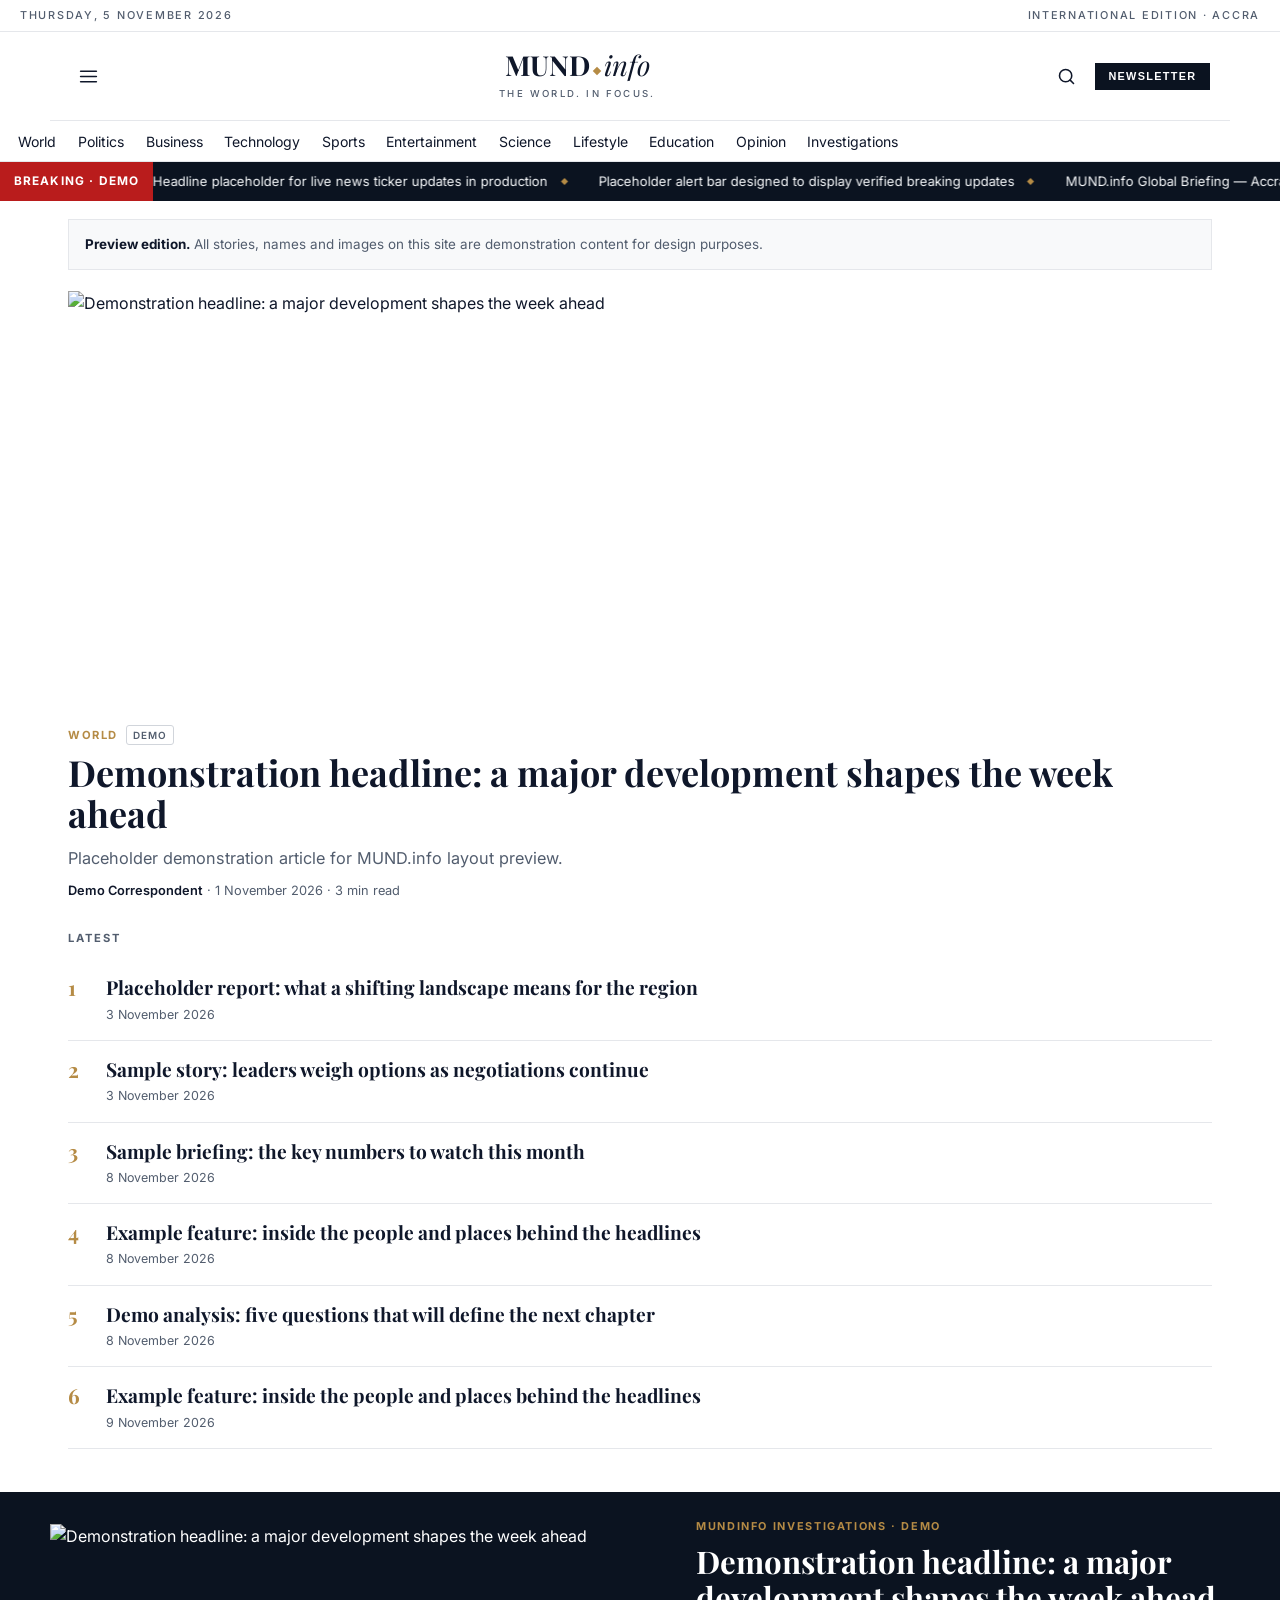
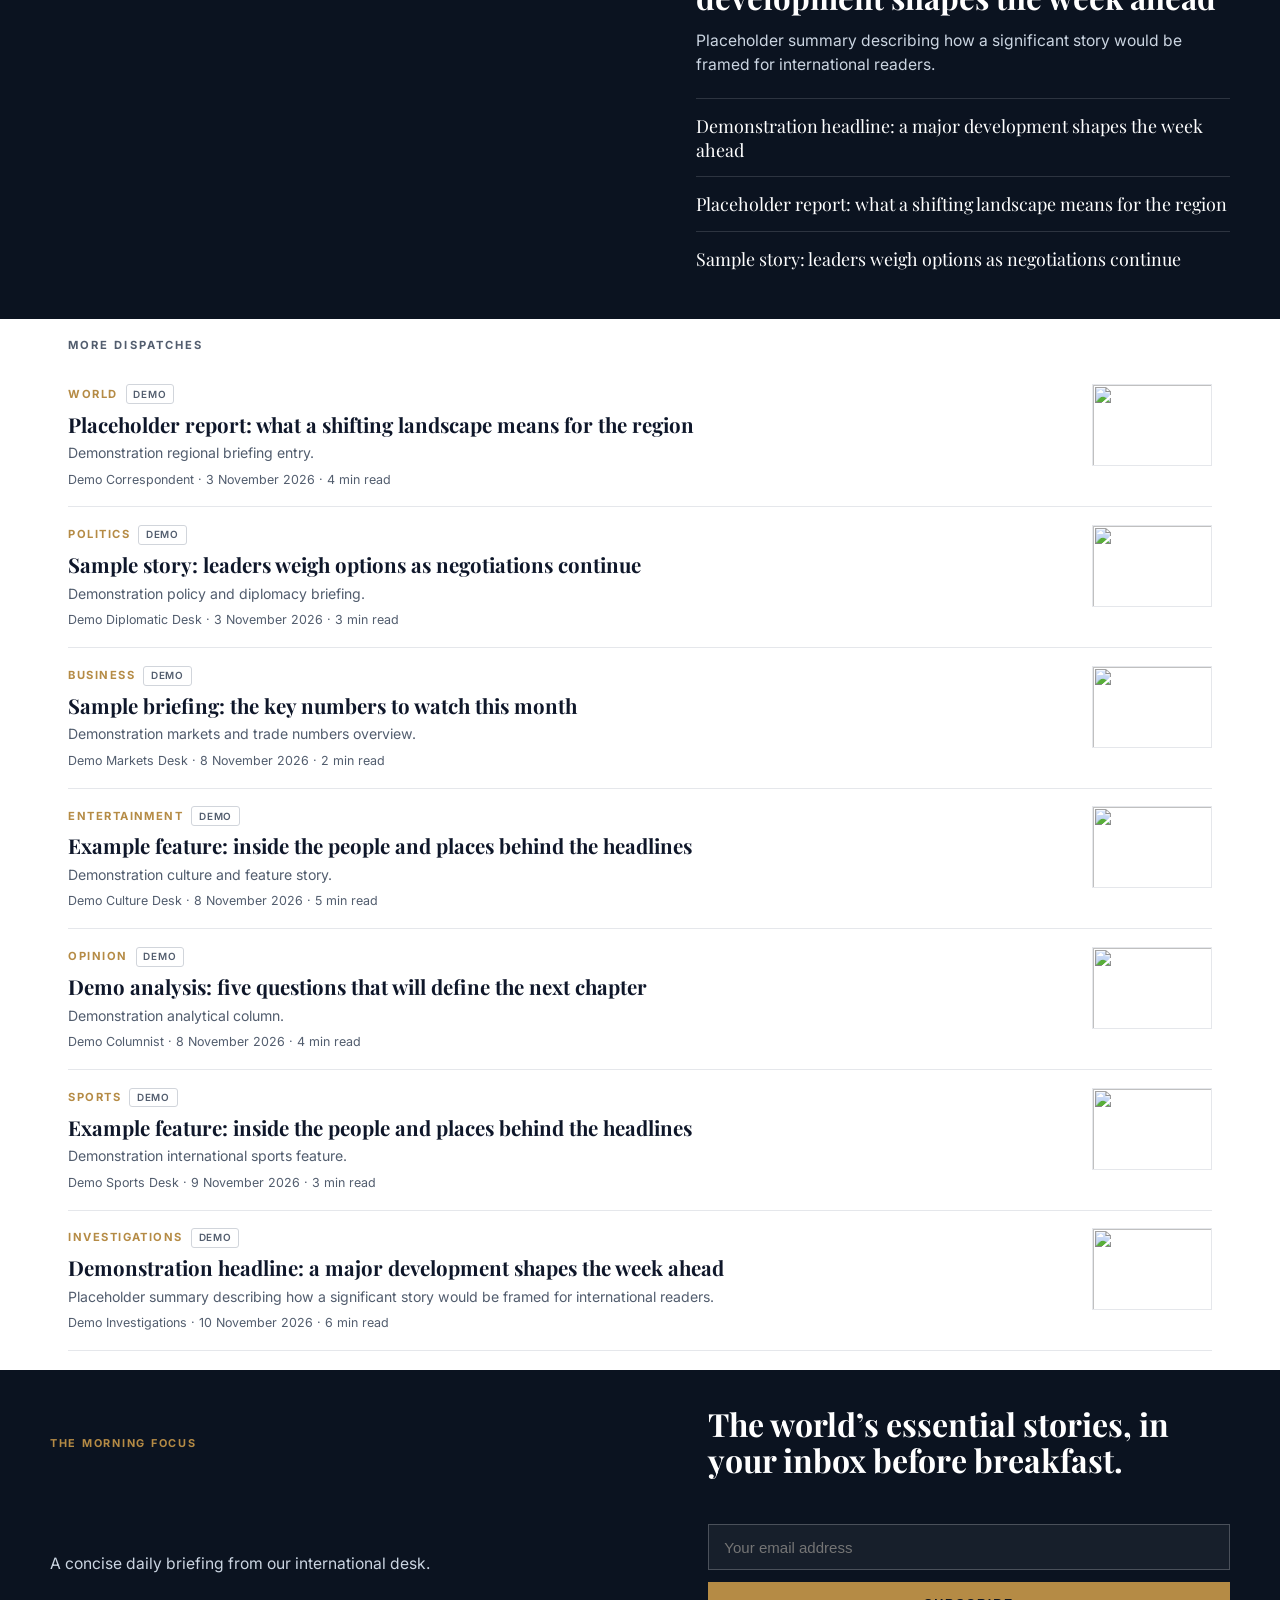
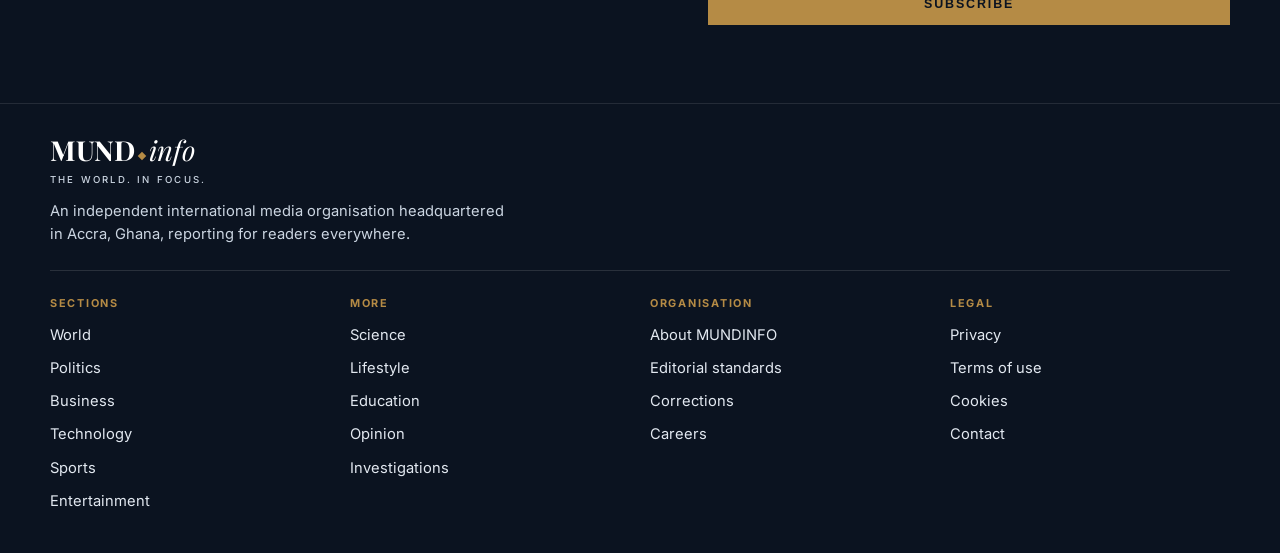
==== commit 3d6e10c6: "Hide staff links from public menu, surface auth errors, add site visits counter" ====
--- a/index.html
+++ b/index.html
@@ -443,7 +443,6 @@
       document.getElementById("drawer-items").innerHTML = SECTIONS.map(s =>
         `<button class="drawer-item ${activeCat === s ? "active" : ""}" data-cat="${s}">${s}</button>`
       ).join("");
-      document.getElementById("drawer-items").innerHTML += `<div style="margin-top:1.5rem; display:flex; gap:1rem; font-size:0.85rem; color:#B58B45;"><a href="editor.html">Editor Desk &rarr;</a><a href="admin.html">Admin Control &rarr;</a></div>`;
       document.querySelectorAll(".drawer-item").forEach(b => {
         b.onclick = () => { activeCat = b.dataset.cat; document.getElementById("drawer").classList.remove("open"); renderAll(); window.scrollTo({ top: 0, behavior: "smooth" }); };
       });
@@ -520,5 +519,13 @@
     syncFromTheBase();
 
   </script>
+<script>
+  try {
+    if (!sessionStorage.getItem("mund_v_home") && typeof getPublicClient === "function") {
+      sessionStorage.setItem("mund_v_home", "1");
+      getPublicClient().from("page_views").insert({ page: "home", created_at: new Date().toISOString() });
+    }
+  } catch (e) {}
+</script>
 </body>
 </html>
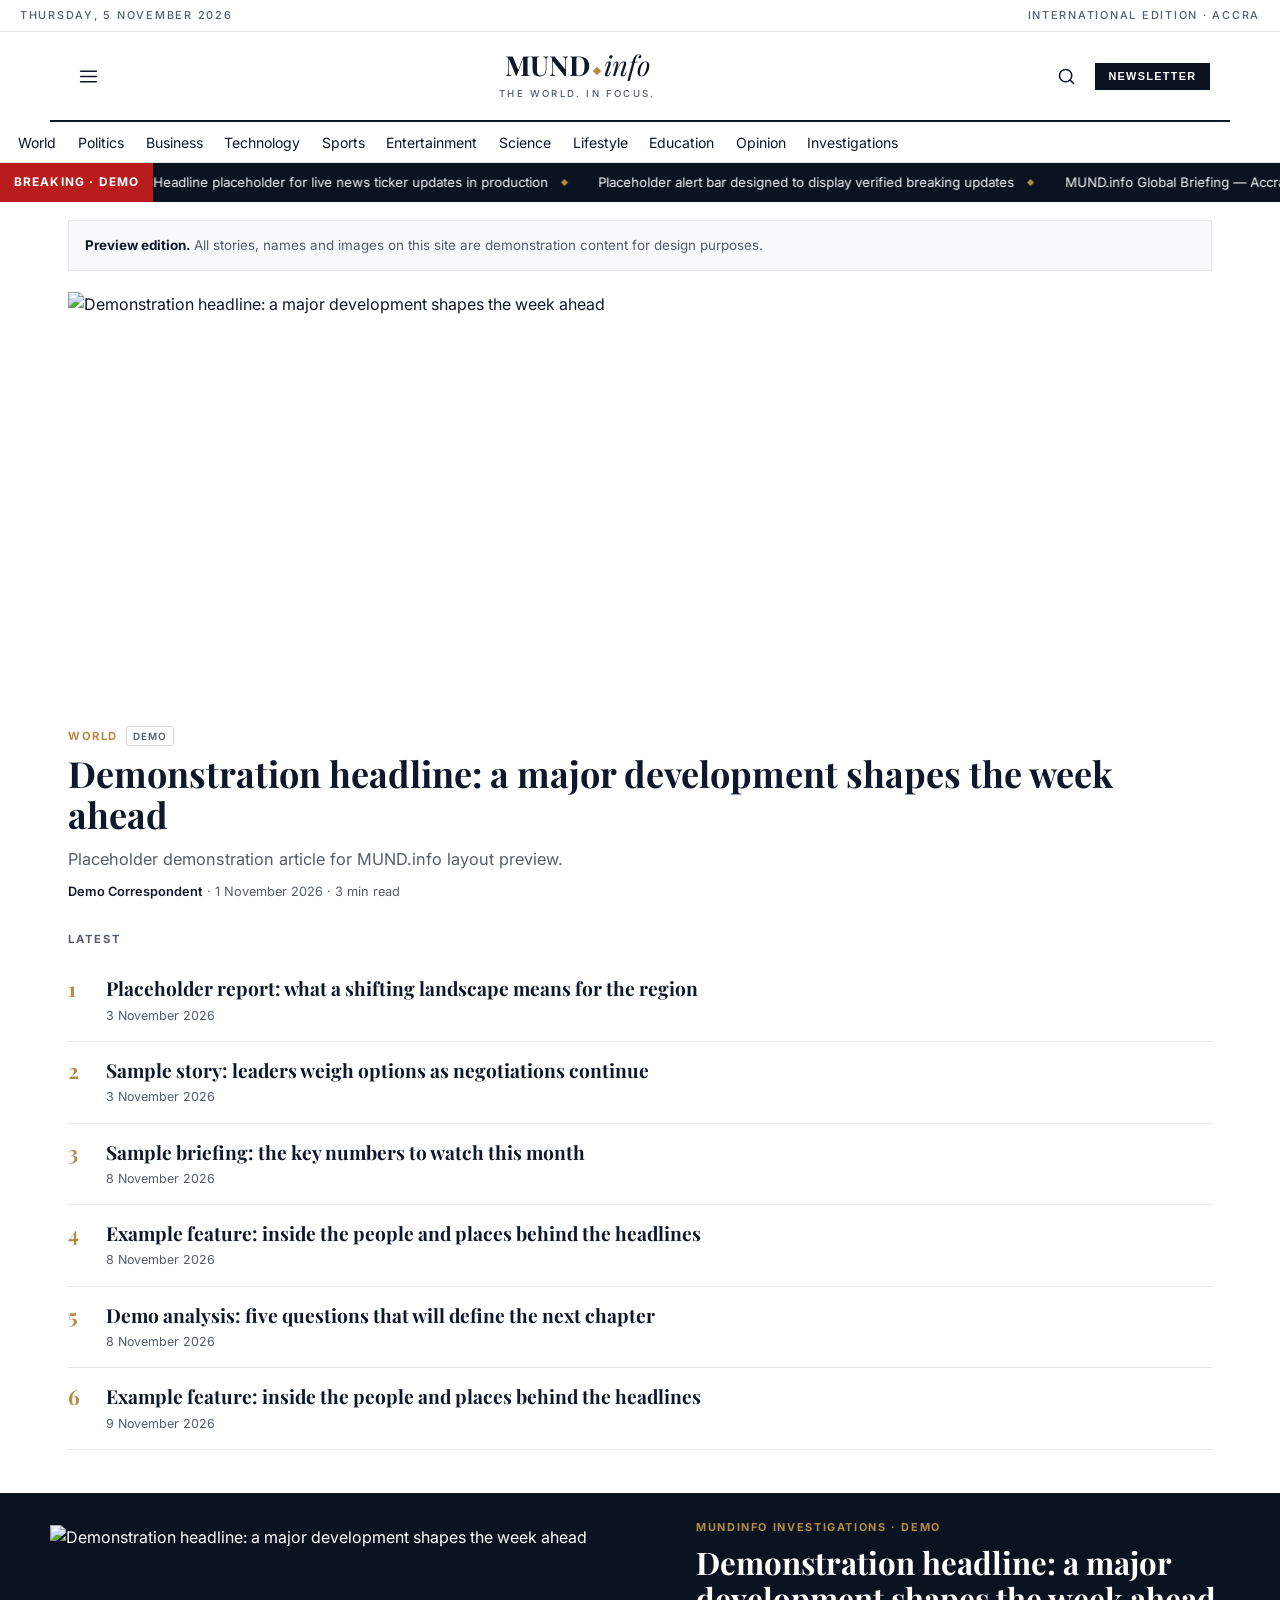
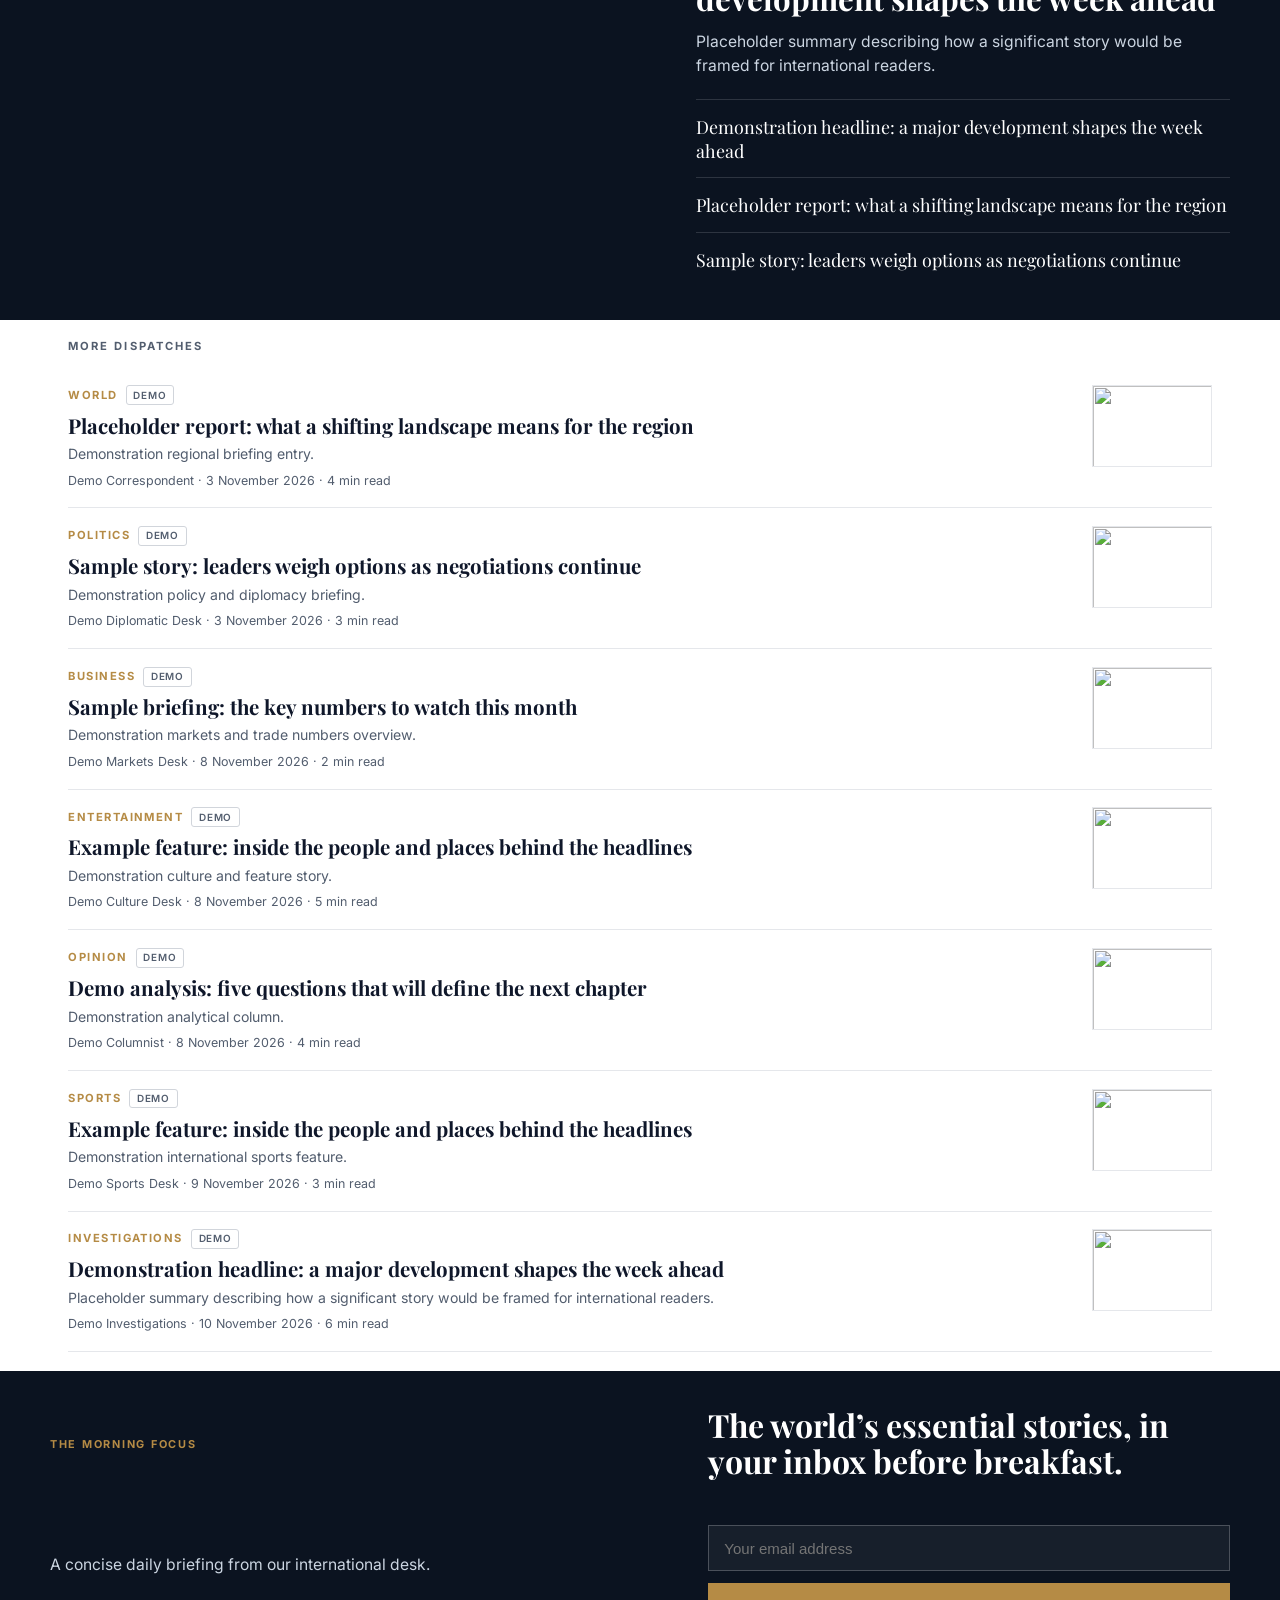
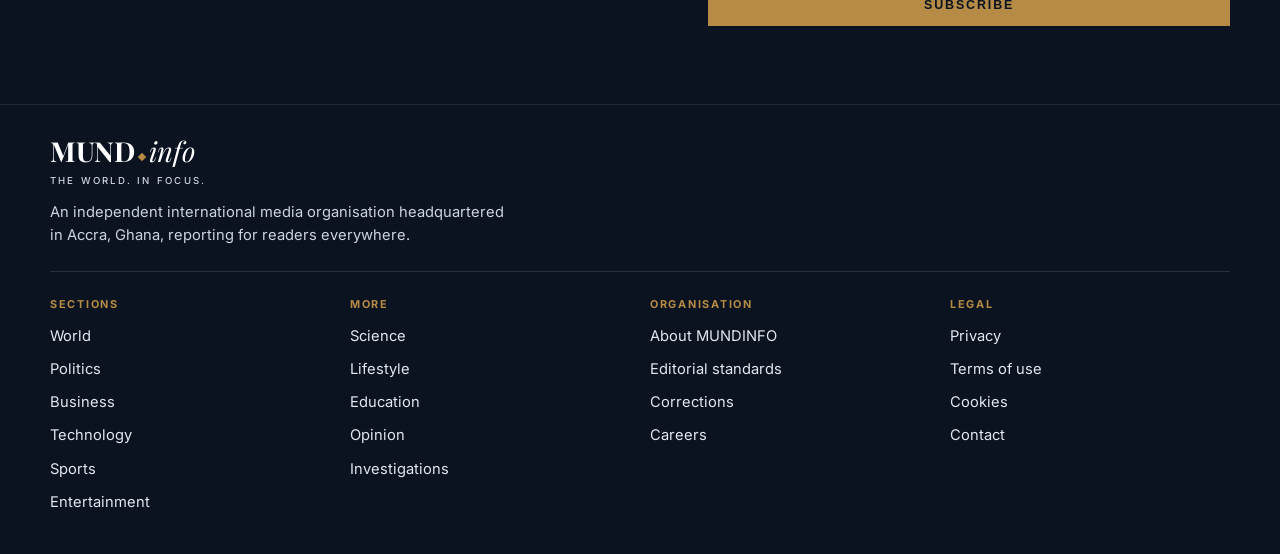
==== commit 25d8aa98: "Add solid dark divider below masthead" ====
--- a/index.html
+++ b/index.html
@@ -30,7 +30,7 @@
     .masthead {
       position: sticky; top: 0; z-index: 40; display: flex; align-items: center;
       justify-content: space-between; padding: 0.85rem 1.1rem;
-      border-bottom: 1px solid var(--border); background: rgba(255,255,255,0.97);
+      border-bottom: 2px solid #0F172A; background: rgba(255,255,255,0.97);
       backdrop-filter: blur(8px);
     }
     .icon-btn {
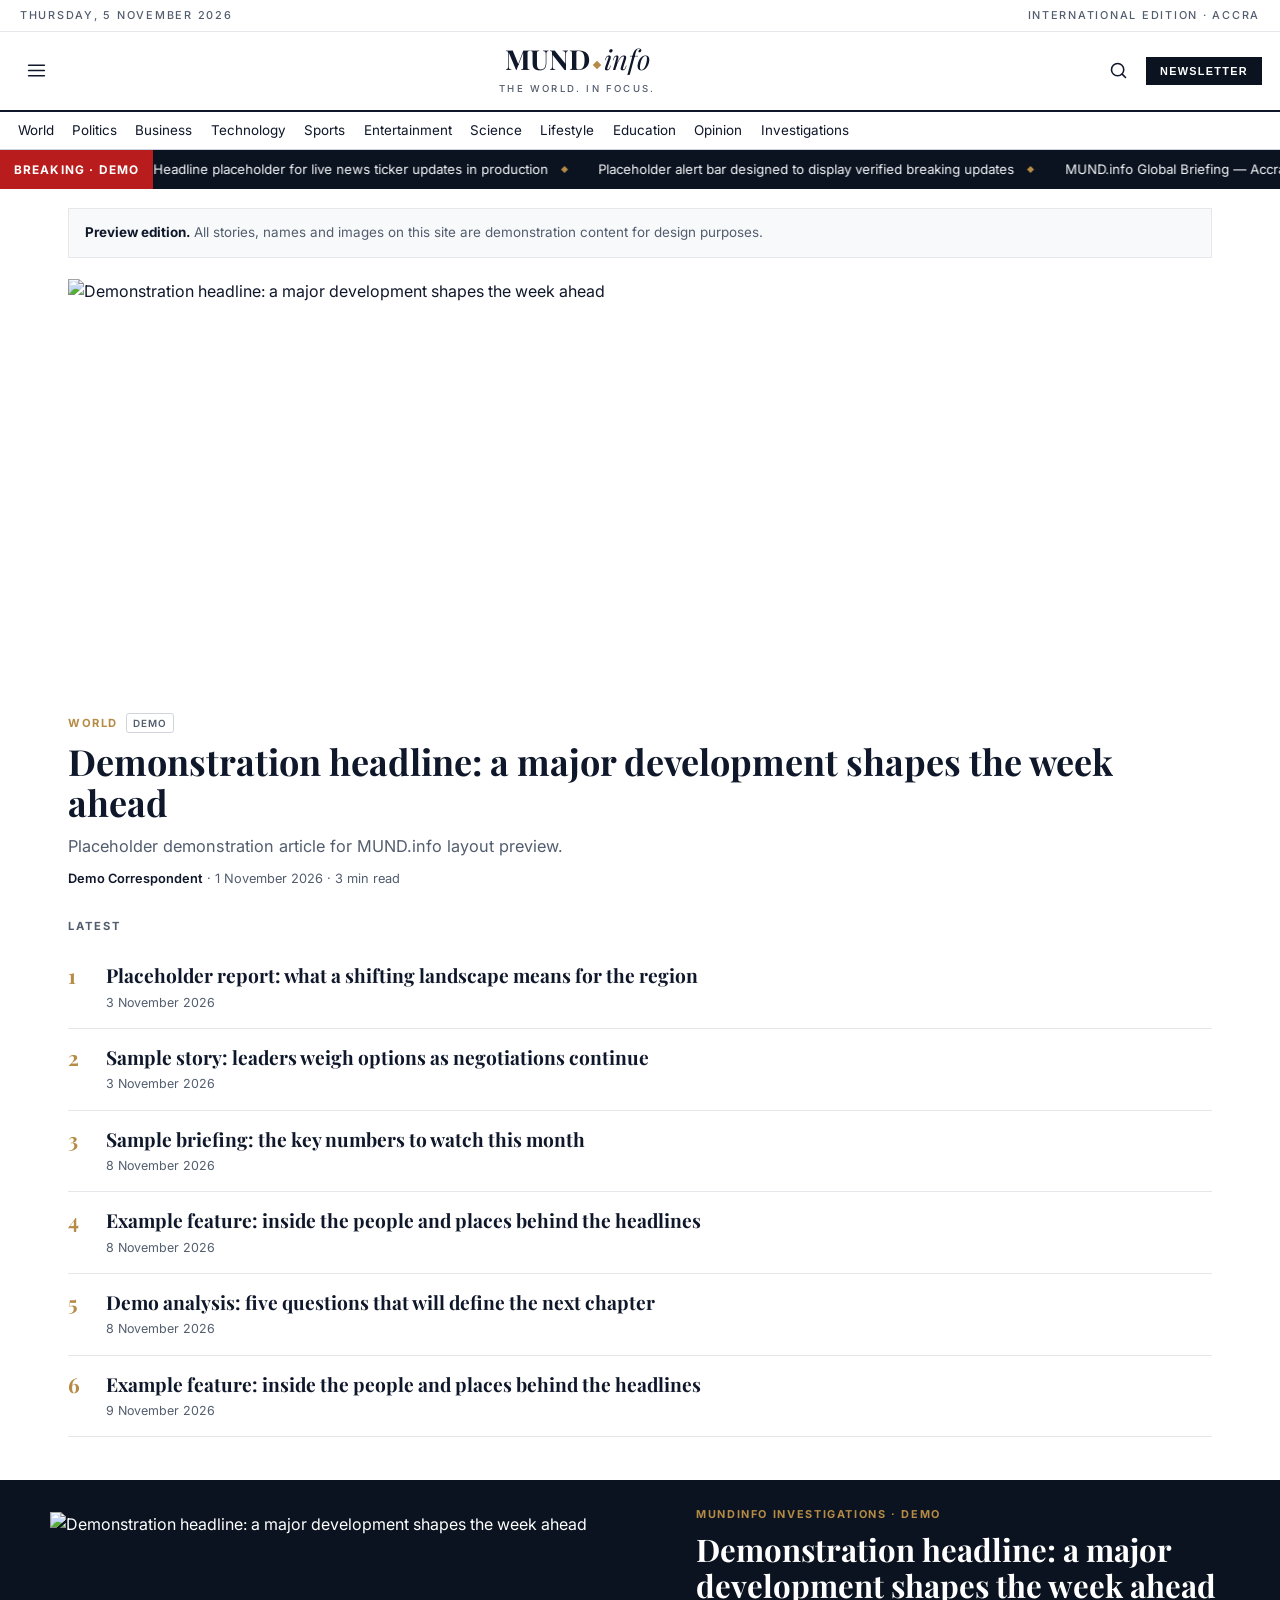
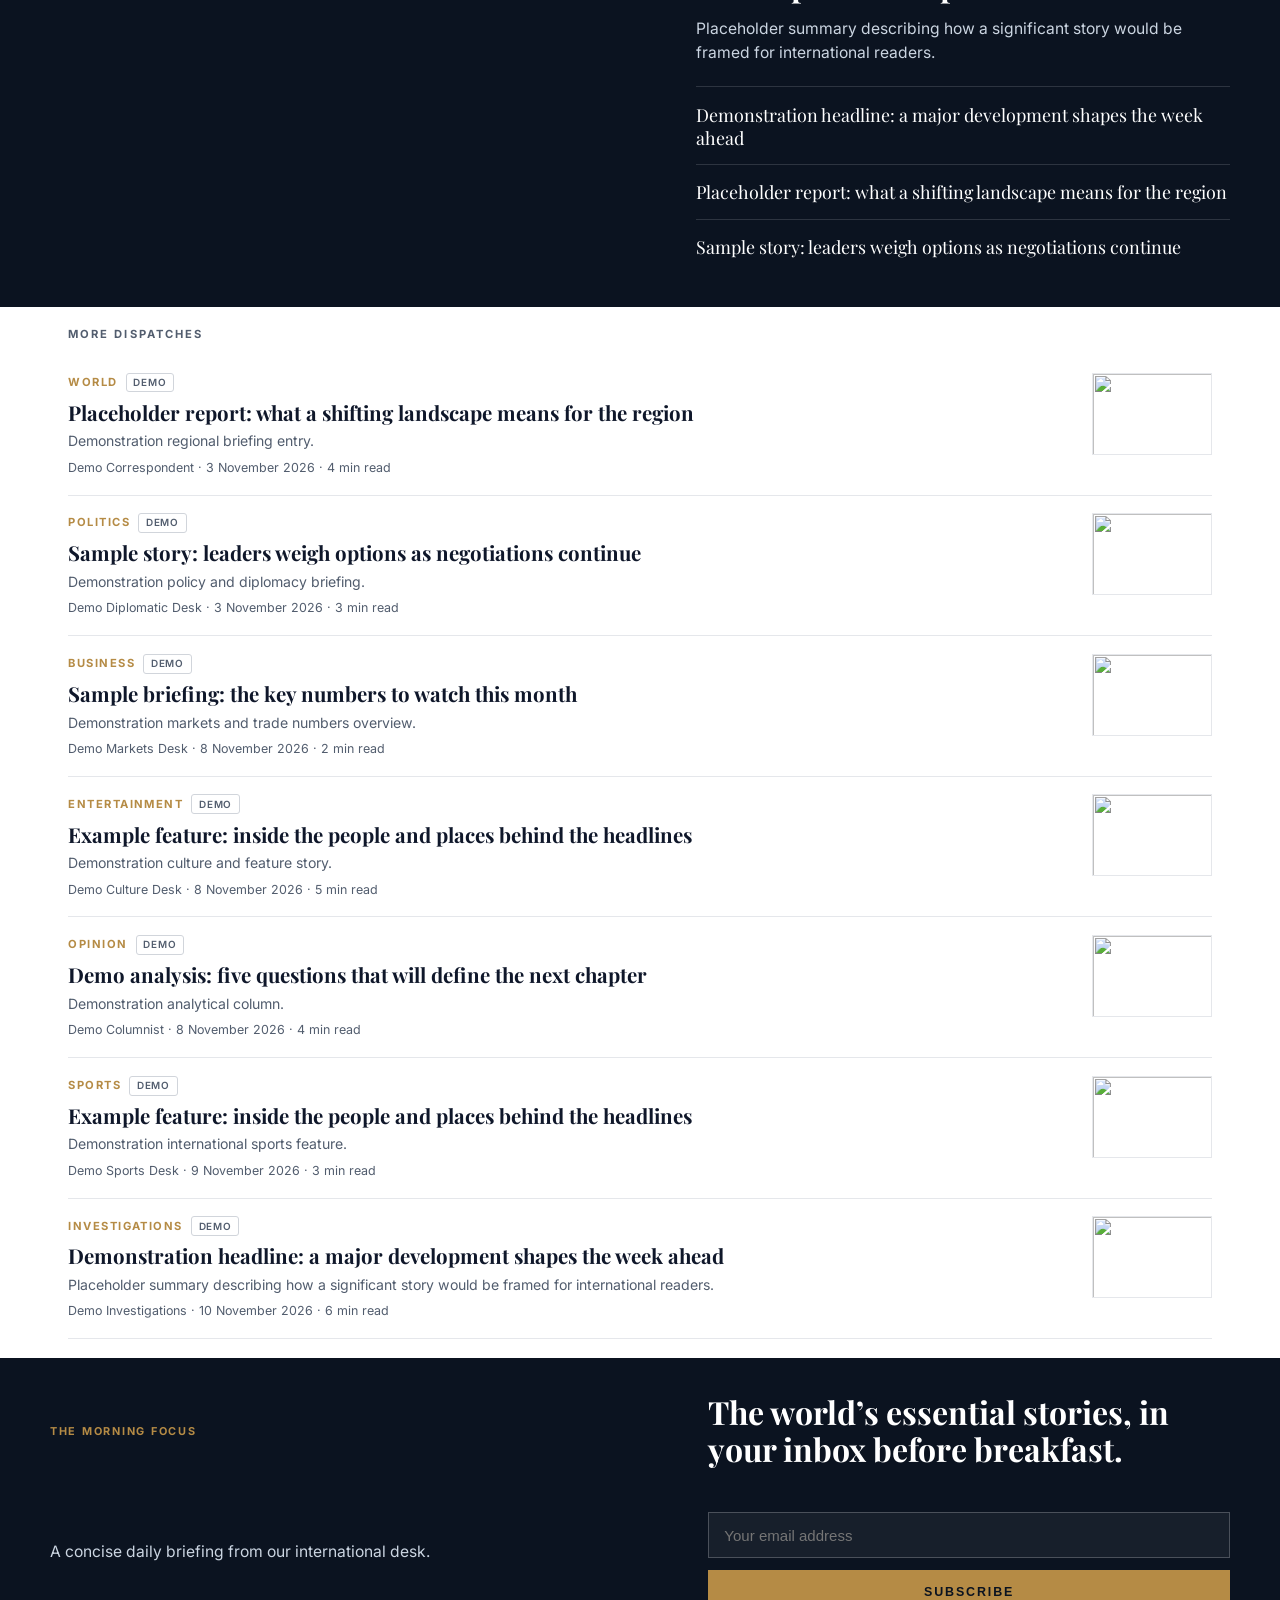
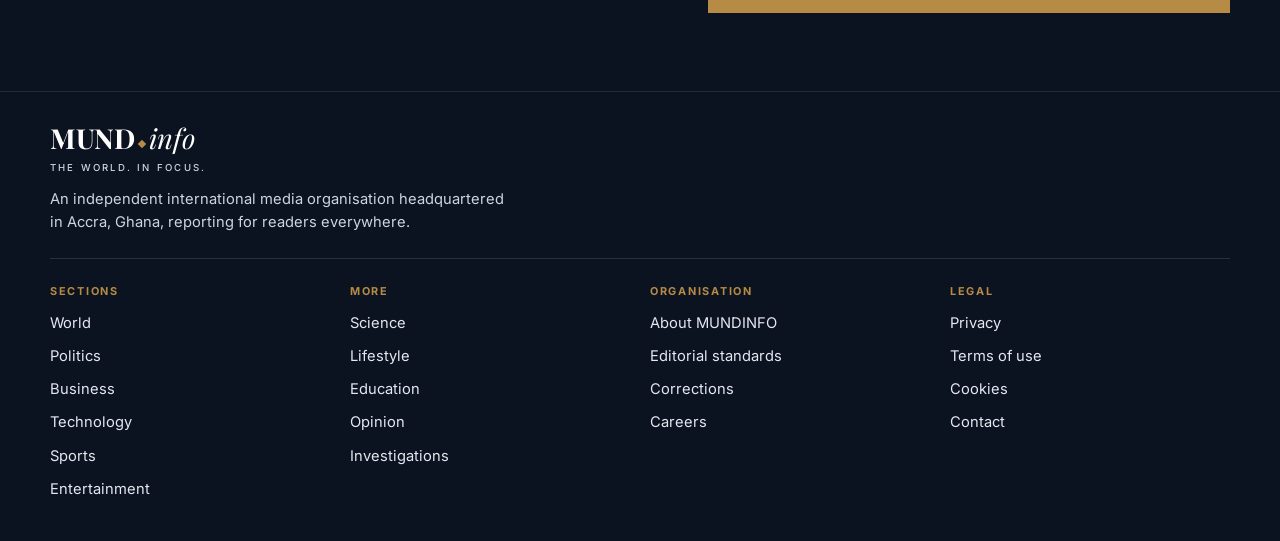
==== commit 12431acc: "Match Lovable top header borders, ash lines, and sizing" ====
--- a/index.html
+++ b/index.html
@@ -59,12 +59,12 @@
 
     /* Clean Text Category Bar */
     .cat-bar {
-      display: flex; gap: 1.35rem; overflow-x: auto; padding: 0.72rem 1.15rem;
-      border-bottom: 1px solid var(--border); scrollbar-width: none; background: var(--white);
+      display: flex; gap: 1.15rem; overflow-x: auto; padding: 0.68rem 1.1rem;
+      border-bottom: 1px solid #CBD5E1; scrollbar-width: none; background: var(--white);
     }
     .cat-bar::-webkit-scrollbar { display: none; }
     .cat-btn {
-      background: none; border: none; font-family: var(--sans); font-size: 0.88rem;
+      background: none; border: none; font-family: var(--sans); font-size: 0.84rem;
       font-weight: 400; color: var(--ink); cursor: pointer; white-space: nowrap;
       padding: 0; transition: color 0.15s ease;
     }
@@ -169,7 +169,8 @@
     .search-input:focus { border-color: var(--navy); }
   
     .date-strip { display: flex; justify-content: space-between; align-items: center; padding: 0.45rem 1.25rem; }
-    .masthead { max-width: 1180px; margin: 0 auto; padding: 1.15rem 1.25rem; }
+    .masthead { width: 100%; padding: 0.82rem 1.15rem; }
+    .masthead > * { max-width: 1180px; }
     .mast-right { display: flex; align-items: center; gap: 0.65rem; }
     .nl-top-btn { background: var(--navy); color: #fff; border: none; padding: 0.48rem 0.85rem; font-size: 0.68rem; font-weight: 700; letter-spacing: 0.12em; text-transform: uppercase; cursor: pointer; }
     .nl-top-btn:hover { background: var(--gold); color: var(--navy); }
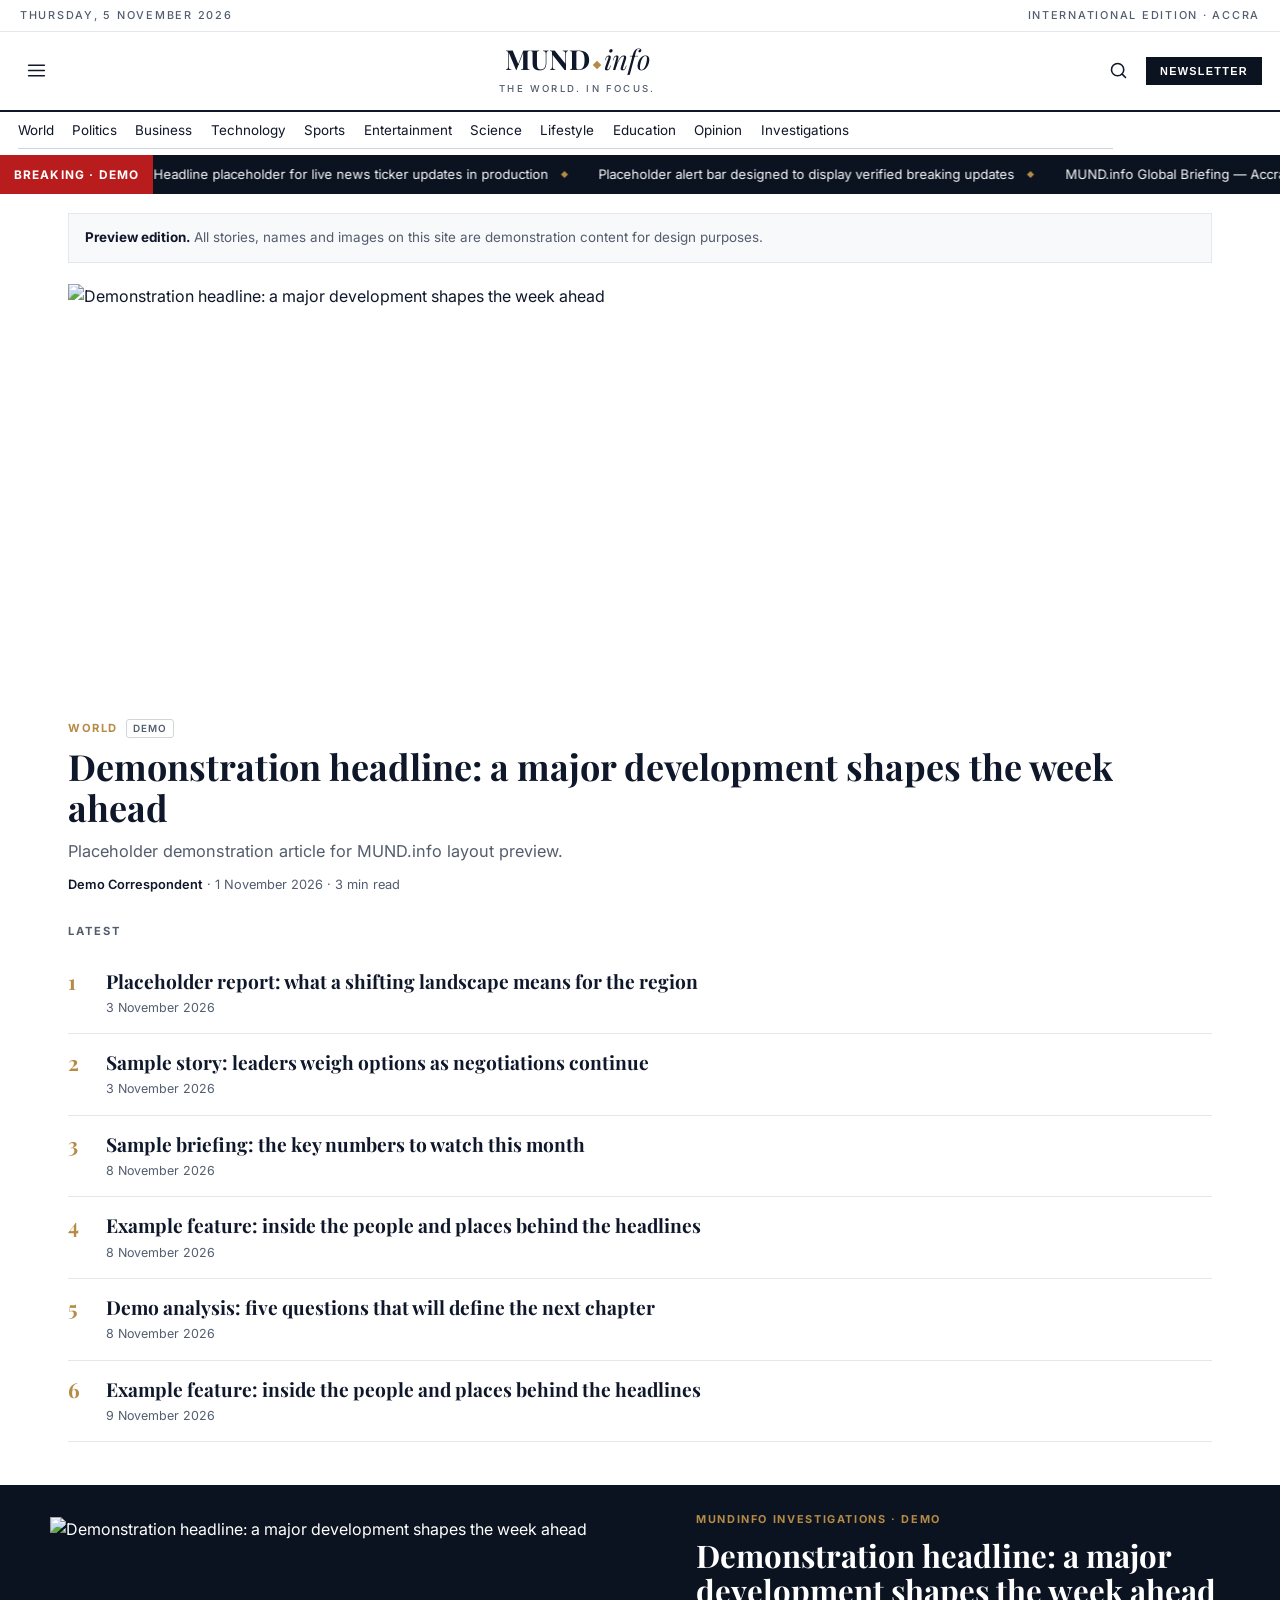
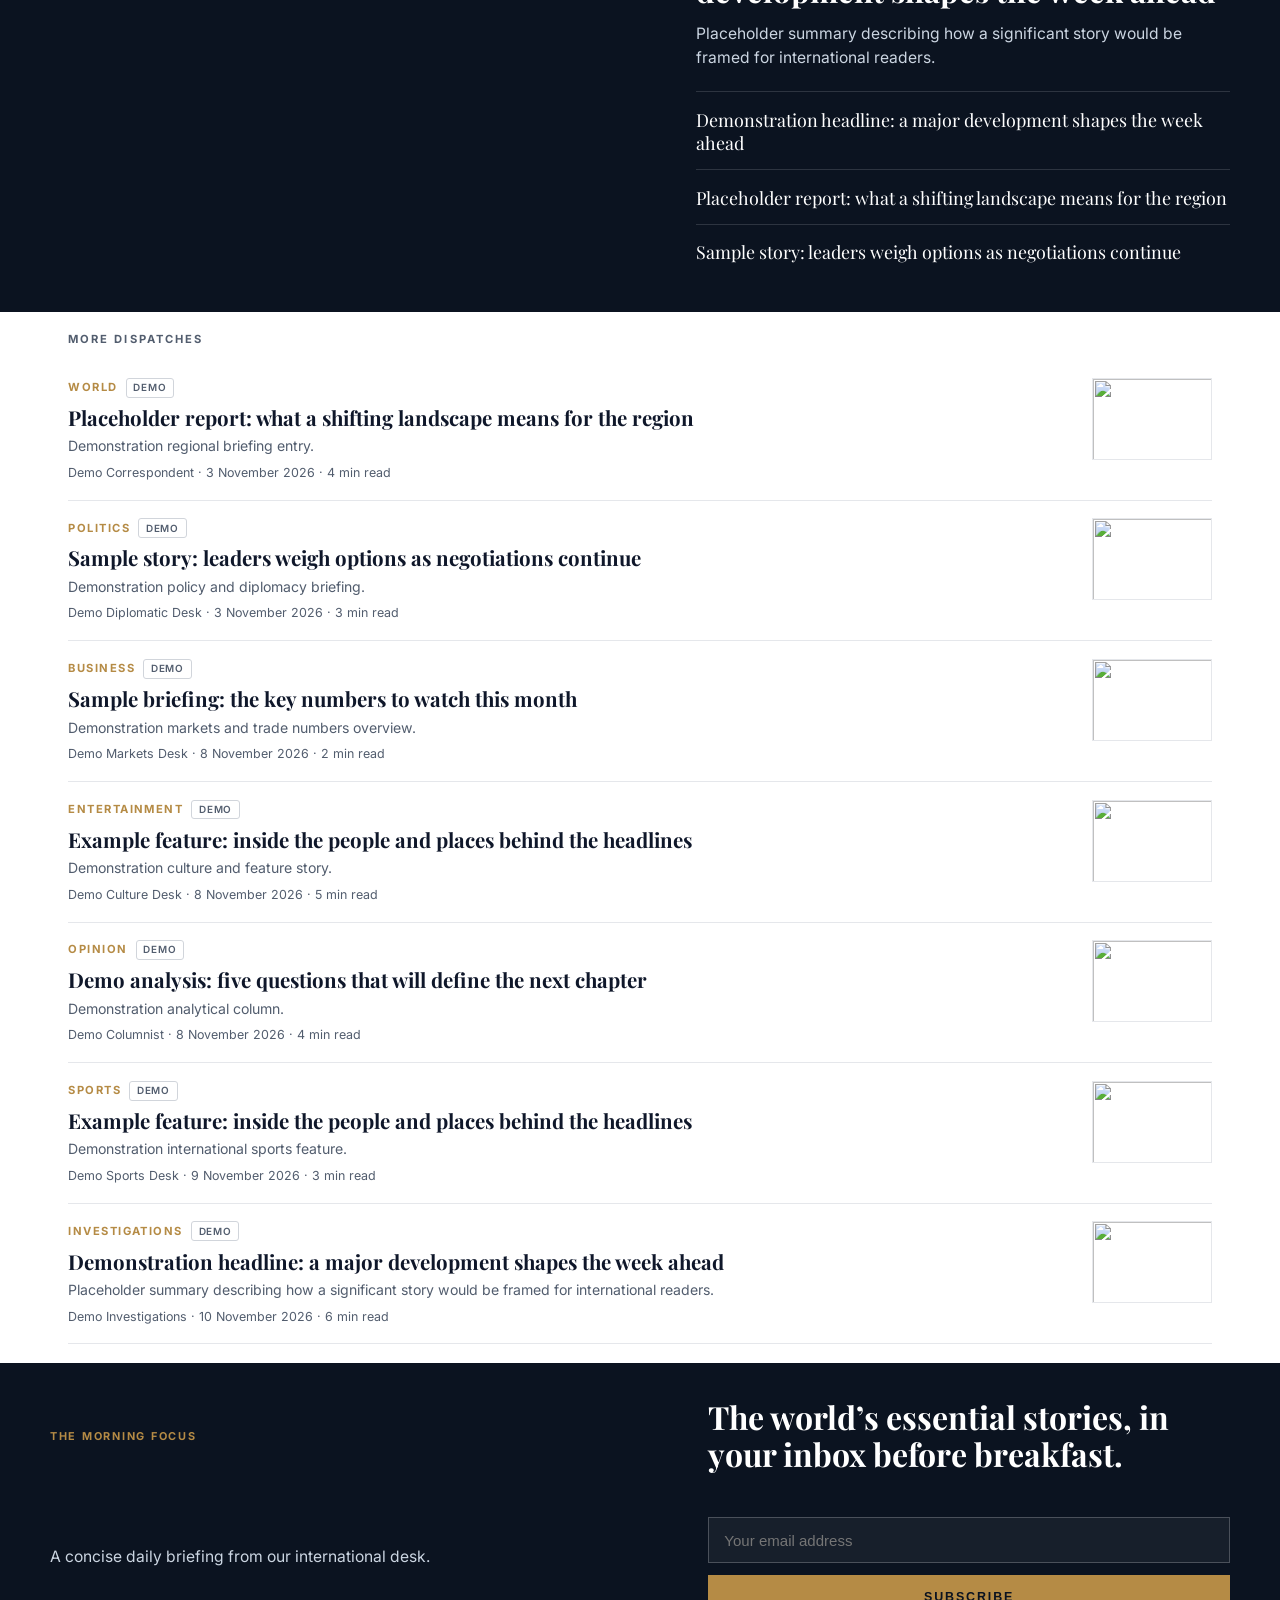
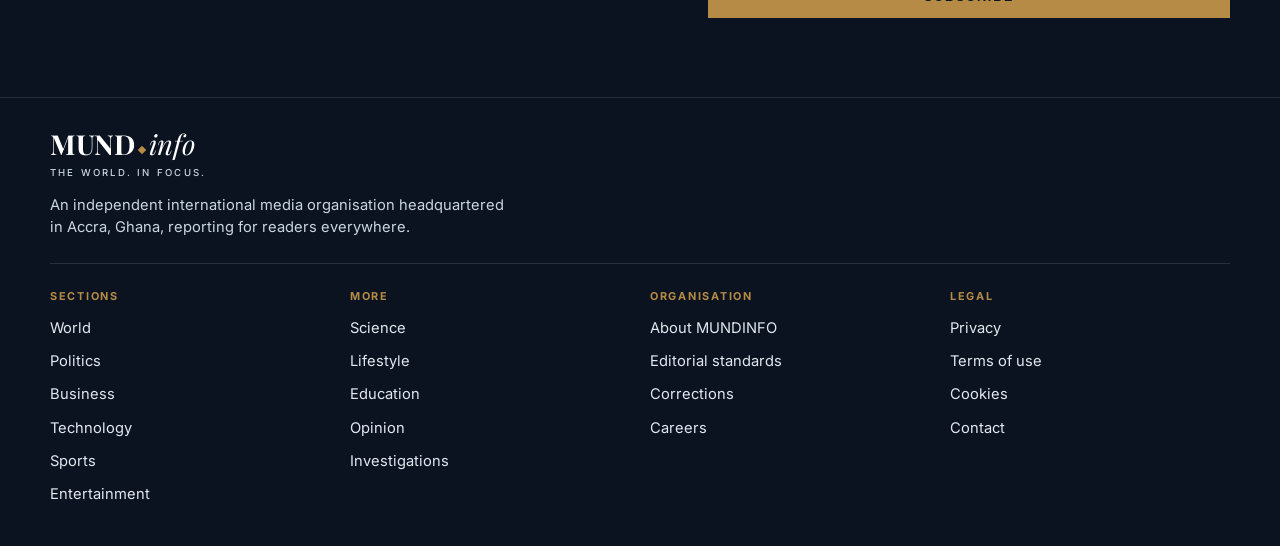
==== commit 96c62263: "Add inset ash hairline rule above breaking ticker" ====
--- a/index.html
+++ b/index.html
@@ -59,9 +59,11 @@
 
     /* Clean Text Category Bar */
     .cat-bar {
-      display: flex; gap: 1.15rem; overflow-x: auto; padding: 0.68rem 1.1rem;
-      border-bottom: 1px solid #CBD5E1; scrollbar-width: none; background: var(--white);
-    }
+      display: flex; gap: 1.15rem; overflow-x: auto; padding: 0.68rem 1.1rem 0.58rem;
+      scrollbar-width: none; background: var(--white);
+    }
+    .cat-rule-wrap { background: var(--white); padding: 0 1.1rem 0.42rem; }
+    .cat-rule { height: 1px; background: #CBD5E1; width: 88%; }
     .cat-bar::-webkit-scrollbar { display: none; }
     .cat-btn {
       background: none; border: none; font-family: var(--sans); font-size: 0.84rem;
@@ -214,6 +216,7 @@
   </header>
 
   <nav class="cat-bar" id="cat-bar"></nav>
+  <div class="cat-rule-wrap"><div class="cat-rule"></div></div>
 
   <div class="breaking-row">
     <div class="breaking-pill">BREAKING &middot; DEMO</div>
